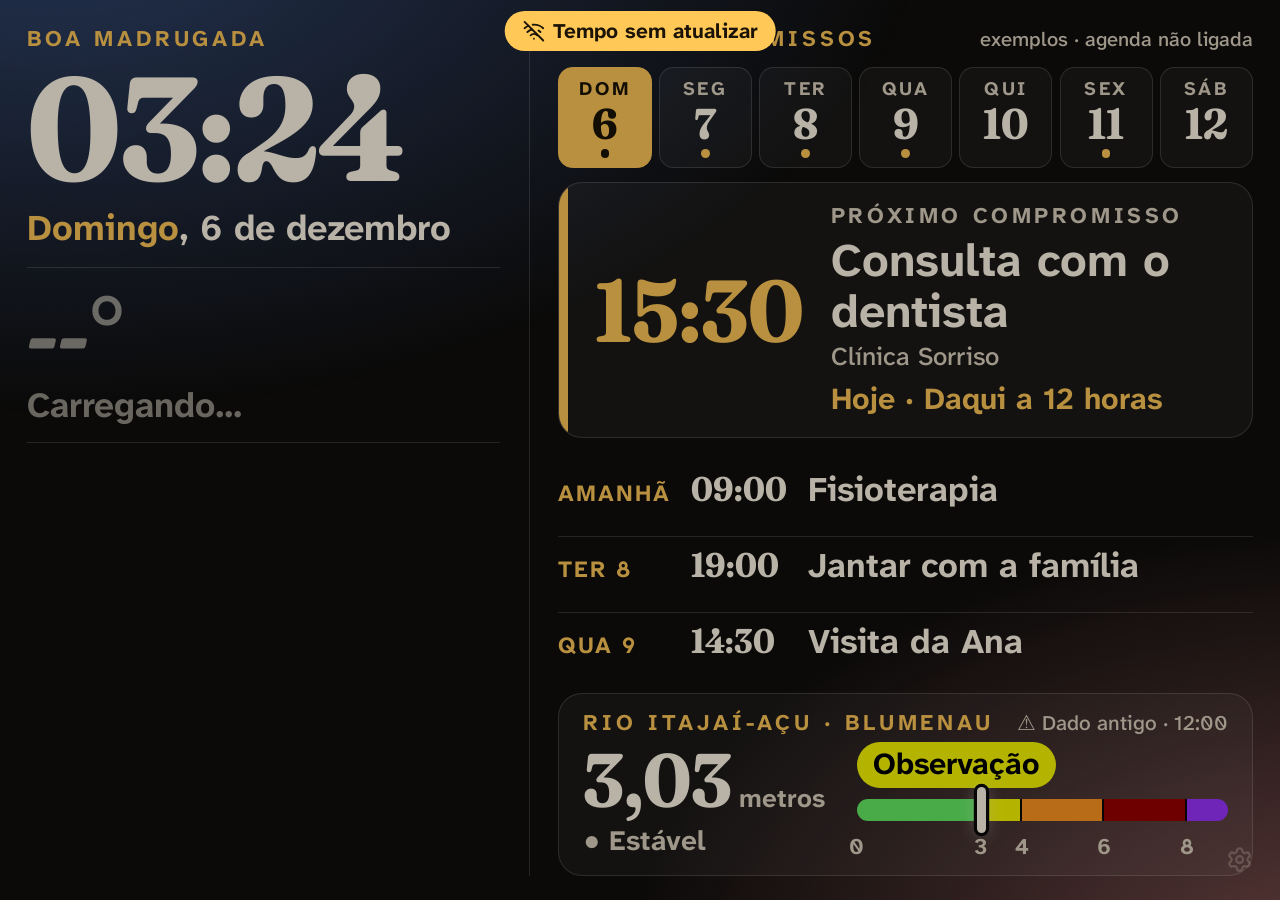
==== public/index.html @ 5770b6d7 "Painel de casa: hora, tempo, agenda e nível do rio Painel em letras grandes e alto contraste para ta" ====
<!doctype html>
<html lang="pt-BR" data-theme="noite" data-font="editorial" data-sky="day">
<head>
<meta charset="utf-8">
<meta name="viewport" content="width=device-width, initial-scale=1, viewport-fit=cover">
<meta name="theme-color" content="#0a0908">
<meta name="mobile-web-app-capable" content="yes">
<meta name="apple-mobile-web-app-capable" content="yes">
<meta name="google" content="notranslate">
<title>Painel</title>
<link rel="manifest" href="manifest.webmanifest">
<link rel="icon" href="assets/icon.svg" type="image/svg+xml">
<link rel="stylesheet" href="css/fonts.css">
<link rel="stylesheet" href="css/themes.css">
<link rel="stylesheet" href="css/app.css">
<link rel="stylesheet" href="css/settings.css">
</head>
<body>
<div id="sky"></div>

<main class="app" id="app" data-side="left">

  <section class="side side-a">
    <header class="hero rise" style="animation-delay:.05s">
      <div class="kicker" id="greet">Bom dia</div>
      <div class="time" id="time">--:--</div>
      <div class="date" id="date"></div>
    </header>

    <div class="rule"></div>
    <section class="wx-now rise" id="wxNow" style="animation-delay:.2s"></section>
    <div id="wxHint" class="rise" style="animation-delay:.28s"></div>

    <div class="rule"></div>
    <section class="wx-more rise" id="wxMore" style="animation-delay:.35s"></section>
  </section>

  <section class="side side-b">
    <div class="head rise" style="animation-delay:.1s">
      <div class="kicker">Meus compromissos</div>
      <div class="note" id="agendaNote"></div>
    </div>
    <div class="week rise" id="week" style="animation-delay:.16s"></div>
    <article class="panel feature rise" id="feature" style="animation-delay:.24s"></article>
    <div class="later rise" id="later" style="animation-delay:.32s"></div>
    <section class="panel river rise" id="river" style="animation-delay:.42s"></section>
  </section>

</main>

<div id="status" hidden></div>

<button id="gear" aria-label="Configurações (segure por 1 segundo)">
  <svg class="ring" viewBox="0 0 80 80"><circle cx="40" cy="40" r="36"/></svg>
  <svg class="ic" viewBox="0 0 24 24" fill="none" stroke="currentColor" stroke-width="2" stroke-linecap="round" stroke-linejoin="round" aria-hidden="true"></svg>
</button>

<div id="rest" hidden>
  <div class="ri"><div class="rt"></div><div class="rd"></div><div class="rn"></div></div>
</div>

<div id="settings" hidden></div>

<script>
  // leitor de agenda (.ics): é um módulo ES, por isso o import()
  window.icalReady = import("./vendor/ical.min.js").then(m => { window.ICAL = m.default; }).catch(e => console.warn("ical:", e));
</script>
<script src="js/ui-icons.js"></script>
<script src="js/core.js"></script>
<script src="js/icons.js"></script>
<script src="js/data.js"></script>
<script src="js/view-main.js"></script>
<script src="js/kiosk.js"></script>
<script src="js/settings.js"></script>
<script>
  // ícone da engrenagem (a mesma da lista de ícones embutidos)
  document.querySelector("#gear svg.ic").innerHTML = (window.UI_ICONS || {}).settings || "";
</script>
<script src="js/main.js"></script>
</body>
</html>
---- public/css/fonts.css ----
/* Fontes empacotadas localmente (funcionam sem internet). Licença OFL — ver README. */
@font-face {
  font-family: "Fraunces";
  src: url("../assets/fonts/fraunces-var.woff2") format("woff2");
  font-weight: 100 900; font-style: normal; font-display: swap;
}
@font-face {
  font-family: "Atkinson Hyperlegible Next";
  src: url("../assets/fonts/atkinson-next-var.woff2") format("woff2");
  font-weight: 200 800; font-style: normal; font-display: swap;
}
@font-face {
  font-family: "Lexend";
  src: url("../assets/fonts/lexend-var.woff2") format("woff2");
  font-weight: 100 900; font-style: normal; font-display: swap;
}
@font-face {
  font-family: "Literata";
  src: url("../assets/fonts/literata-var.woff2") format("woff2");
  font-weight: 200 900; font-style: normal; font-display: swap;
}

/* Combinações de fonte (escolhidas nas configurações) */
:root, [data-font="editorial"] {
  --display: "Fraunces", Georgia, "Times New Roman", serif;
  --display-fvs: "SOFT" 70, "opsz" 144;
  --display-w: 700;
  --text: "Atkinson Hyperlegible Next", "Segoe UI", Roboto, Arial, sans-serif;
}
[data-font="limpo"] {
  --display: "Atkinson Hyperlegible Next", "Segoe UI", Roboto, Arial, sans-serif;
  --display-fvs: normal;
  --display-w: 700;
  --text: "Atkinson Hyperlegible Next", "Segoe UI", Roboto, Arial, sans-serif;
}
[data-font="moderno"] {
  --display: "Lexend", "Segoe UI", Roboto, Arial, sans-serif;
  --display-fvs: normal;
  --display-w: 600;
  --text: "Lexend", "Segoe UI", Roboto, Arial, sans-serif;
}
[data-font="classico"] {
  --display: "Literata", Georgia, "Times New Roman", serif;
  --display-fvs: "opsz" 72;
  --display-w: 700;
  --text: "Atkinson Hyperlegible Next", "Segoe UI", Roboto, Arial, sans-serif;
}
---- public/css/themes.css ----
/* Temas. Todos têm contraste de texto ≥ 7:1 (WCAG AAA) — verificado por script (tools/contrast.js). */

:root, [data-theme="noite"] {
  --bg: #0a0908;
  --text-c: #fff7e8;
  --soft: #dcd2bf;
  --accent: #ffc857;
  --accent-ink: #1a1306;
  --hot: #ffa66e;
  --cold: #92d6ff;
  --glass: rgba(255, 247, 232, .05);
  --rule: rgba(255, 247, 232, .16);
  --shadow: none;
  --tone1: #26364a;
  --tone2: #5e4217;
  --grain: .09;
  --glow: 1;
}
[data-theme="papel"] {
  --bg: #f7f0e3;
  --text-c: #1c1712;
  --soft: #4a4036;
  --accent: #9c3a14;
  --accent-ink: #fff8ee;
  --hot: #a8410d;
  --cold: #0b5a86;
  --glass: rgba(255, 255, 255, .62);
  --rule: rgba(28, 23, 18, .2);
  --shadow: 0 .6rem 2.4rem rgba(60, 40, 10, .12);
  --tone1: #fff3d4;
  --tone2: #efd6a8;
  --grain: .05;
  --glow: 1;
}
[data-theme="contraste"] {
  --bg: #000000;
  --text-c: #ffffff;
  --soft: #f0f0f0;
  --accent: #ffe600;
  --accent-ink: #000000;
  --hot: #ffb347;
  --cold: #66d9ff;
  --glass: #0c0c0c;
  --rule: rgba(255, 255, 255, .5);
  --shadow: none;
  --tone1: #000000;
  --tone2: #000000;
  --grain: 0;
  --glow: 0;
}
[data-theme="oceano"] {
  --bg: #061320;
  --text-c: #eaf7ff;
  --soft: #c3dbe8;
  --accent: #5fe0cf;
  --accent-ink: #03231f;
  --hot: #ffb38a;
  --cold: #8fd0ff;
  --glass: rgba(220, 245, 255, .06);
  --rule: rgba(220, 245, 255, .18);
  --shadow: none;
  --tone1: #0d3a55;
  --tone2: #0b4f4a;
  --grain: .08;
  --glow: 1;
}
[data-theme="floresta"] {
  --bg: #07120d;
  --text-c: #f3f7ea;
  --soft: #cddcc4;
  --accent: #f2c14e;
  --accent-ink: #1d1503;
  --hot: #ffae7a;
  --cold: #9fdcff;
  --glass: rgba(235, 250, 225, .055);
  --rule: rgba(235, 250, 225, .17);
  --shadow: none;
  --tone1: #123a2a;
  --tone2: #4a3a12;
  --grain: .08;
  --glow: 1;
}

/* Cor da luz do céu conforme a hora do dia (mistura com o tom do tema) */
[data-sky="dawn"]  { --sky1: #c9835a; --sky2: #e6a36a; }
[data-sky="day"]   { --sky1: #4f7fb0; --sky2: #c9a24a; }
[data-sky="dusk"]  { --sky1: #a2476a; --sky2: #d9683c; }
[data-sky="night"] { --sky1: #1d2b5a; --sky2: #4a2468; }

:root { --g1: var(--tone1); --g2: var(--tone2); }
@supports (color: color-mix(in srgb, red, blue)) {
  :root {
    --g1: color-mix(in srgb, var(--tone1) 62%, var(--sky1, var(--tone1)));
    --g2: color-mix(in srgb, var(--tone2) 62%, var(--sky2, var(--tone2)));
  }
}

/* Tema claro: a luz do céu fica só um leve tom quente (sem azul-noite no papel) */
[data-theme="papel"][data-sky] { --sky1: var(--tone1); --sky2: var(--tone2); }
[data-theme="contraste"][data-sky] { --sky1: #000; --sky2: #000; }
---- public/css/app.css ----
/* ===== Base =====
   1rem = 1% da altura da tela (ou 0,625% da largura, se a tela for mais "quadrada").
   Assim o painel inteiro escala sozinho em qualquer tablet. */
html { font-size: min(1vh, .625vw); --ts: 1; }
* { box-sizing: border-box; margin: 0; padding: 0; }
html, body { height: 100%; overflow: hidden; }
body {
  color: var(--text-c); font-family: var(--text); font-weight: 700;
  background: var(--bg);
  -webkit-user-select: none; user-select: none; -webkit-tap-highlight-color: transparent;
  --t: calc(1rem * var(--ts));
  --t2: calc(1rem * (1 + (var(--ts) - 1) * .4));   /* números grandes crescem menos que os textos */
}
[hidden] { display: none !important; }
button { font: inherit; color: inherit; background: none; border: 0; cursor: pointer; }
img { display: block; }

/* céu + textura */
#sky {
  position: fixed; inset: 0; z-index: 0;
  background:
    radial-gradient(110% 90% at 4% -10%, var(--g1), transparent 62%),
    radial-gradient(90% 80% at 104% 108%, var(--g2), transparent 62%);
  opacity: var(--glow);
  transition: opacity 1.2s;
}
body::before {
  content: ""; position: fixed; inset: 0; pointer-events: none; z-index: 1;
  opacity: var(--grain); mix-blend-mode: overlay;
  background-image: url("data:image/svg+xml;utf8,<svg xmlns='http://www.w3.org/2000/svg' width='220' height='220'><filter id='n'><feTurbulence type='fractalNoise' baseFrequency='.85' numOctaves='2' stitchTiles='stitch'/><feColorMatrix values='0 0 0 0 1  0 0 0 0 1  0 0 0 0 1  0 0 0 .9 0'/></filter><rect width='100%' height='100%' filter='url(%23n)'/></svg>");
}

/* ===== Estrutura ===== */
.app {
  position: relative; z-index: 2; height: 100%;
  display: grid; grid-template-columns: 41fr 59fr; grid-template-rows: minmax(0, 1fr);
  padding: 3rem 3.4rem;
  transition: filter 1s;
}
[data-night="1"] .app { filter: brightness(var(--night-dim, .72)); }
.side { display: flex; flex-direction: column; min-height: 0; min-width: 0; }
.side-a { padding-right: 3.6rem; border-right: 1px solid var(--rule); }
.side-b { padding-left: 3.6rem; gap: 1.8rem; }
.app[data-side="right"] { grid-template-columns: 59fr 41fr; }
.app[data-side="right"] .side-a { order: 2; padding-right: 0; border-right: 0; padding-left: 3.6rem; border-left: 1px solid var(--rule); }
.app[data-side="right"] .side-b { order: 1; padding-left: 0; padding-right: 3.6rem; }

.rule { height: 1px; background: var(--rule); margin: 2.2rem 0; flex: none; }
.kicker { font-size: calc(2.8 * var(--t)); letter-spacing: .17em; text-transform: uppercase; color: var(--accent); }
.display { font-family: var(--display); font-variation-settings: var(--display-fvs); font-weight: var(--display-w); }
.mx { color: var(--hot); } .mn { color: var(--cold); }

.panel {
  background: var(--glass); border: 1px solid var(--rule); border-radius: 3rem; padding: 2.2rem 3rem;
  -webkit-backdrop-filter: blur(6px); backdrop-filter: blur(6px); box-shadow: var(--shadow);
}

/* ===== Hora ===== */
.hero { flex: none; }
.time {
  font-family: var(--display); font-variation-settings: var(--display-fvs); font-weight: var(--display-w);
  font-size: 18.5rem; line-height: .95; letter-spacing: -.01em; margin-top: .6rem;
  font-variant-numeric: lining-nums tabular-nums; white-space: nowrap;
}
.time .sec { font-size: .32em; color: var(--soft); margin-left: .2em; letter-spacing: 0; }
.time .ampm { font-size: .26em; color: var(--soft); margin-left: .2em; letter-spacing: 0; font-family: var(--text); }
.date { font-size: calc(4.5 * var(--t)); margin-top: 1.2rem; line-height: 1.15; }
.date b { color: var(--accent); font-weight: inherit; }

/* ===== Tempo ===== */
.wx-now { display: flex; align-items: center; gap: 2.4rem; flex: none; }
.wi { width: 100%; height: 100%; object-fit: contain; }
.wx-now .wx-ico { width: 19rem; height: 19rem; flex: none; margin: -2.4rem 0 -2.4rem -2.2rem; }
.wx-now .temp { font-family: var(--display); font-variation-settings: var(--display-fvs); font-weight: var(--display-w); font-size: calc(13 * var(--t2)); line-height: .9; }
.wx-now .desc { font-size: calc(4.4 * var(--t)); margin-top: .8rem; line-height: 1.1; }
.wx-now .range { font-size: calc(3.4 * var(--t)); margin-top: .6rem; color: var(--soft); }
.wx-now .feels { font-size: calc(3 * var(--t)); color: var(--soft); font-weight: 500; margin-top: .3rem; }

.hint {
  display: flex; align-items: center; gap: 1.6rem; margin-top: 1.6rem;
  padding: 1.1rem 2rem 1.1rem 1.2rem; border-radius: 10rem; background: var(--glass); border: 1px solid var(--rule);
  font-size: calc(3.5 * var(--t)); line-height: 1.15; font-weight: 600; box-shadow: var(--shadow);
}
.hint .hi { width: 7.4rem; height: 7.4rem; flex: none; margin: -1.4rem -.6rem -1.4rem -.8rem; }

.wx-more { flex: 1; min-height: 0; display: flex; flex-direction: column; justify-content: space-around; overflow: hidden; }
.day { display: grid; grid-template-columns: 1fr auto auto; align-items: center; gap: 2.4rem; }
.day .who { font-size: calc(4.3 * var(--t)); text-transform: capitalize; }
.day .who small { display: block; font-size: .72em; color: var(--soft); font-weight: 500; text-transform: none; }
.day .di { width: 11.5rem; height: 11.5rem; margin: -2.2rem -1rem -2.2rem 0; }
.day .mm { font-size: calc(3.5 * var(--t)); line-height: 1.22; white-space: nowrap; }

.periods { display: grid; grid-template-columns: repeat(3, 1fr); gap: 1.4rem; }
.period { text-align: center; padding: 1.2rem .6rem 1.4rem; border-radius: 2.2rem; border: 1px solid transparent; }
.period.now { background: var(--glass); border-color: var(--rule); box-shadow: var(--shadow); }
.period.past { opacity: .5; }
.period .pl { font-size: calc(3 * var(--t)); letter-spacing: .12em; text-transform: uppercase; color: var(--accent); }
.period .pi { width: 11rem; height: 11rem; margin: -1.2rem auto -1.4rem; }
.period .pt { font-family: var(--display); font-variation-settings: var(--display-fvs); font-weight: var(--display-w); font-size: calc(6 * var(--t2)); line-height: 1; }
.period .pr { font-size: calc(2.7 * var(--t)); color: var(--cold); font-weight: 600; margin-top: .4rem; min-height: 1.2em; }

/* ===== Agenda ===== */
.head { display: flex; justify-content: space-between; align-items: baseline; flex: none; }
.note { font-size: calc(2.5 * var(--t)); color: var(--soft); font-weight: 500; }

.week { display: grid; grid-template-columns: repeat(7, 1fr); gap: .9rem; flex: none; }
.wd { text-align: center; padding: .9rem 0 1.1rem; border-radius: 1.8rem; border: 1px solid var(--rule); background: var(--glass); }
.wd .n { font-size: calc(2.4 * var(--t)); letter-spacing: .14em; text-transform: uppercase; color: var(--soft); font-weight: 700; }
.wd .d { font-family: var(--display); font-variation-settings: var(--display-fvs); font-weight: var(--display-w); font-size: calc(5.4 * var(--t2)); line-height: 1.05; }
.wd .dots { display: flex; gap: .5rem; justify-content: center; min-height: 1.1rem; margin-top: .4rem; }
.wd .dots i { width: 1.1rem; height: 1.1rem; border-radius: 50%; background: var(--accent); }
.wd.today { background: var(--accent); border-color: var(--accent); color: var(--accent-ink); }
.wd.today .n { color: var(--accent-ink); }
.wd.today .dots i { background: var(--accent-ink); }

.feature { position: relative; display: grid; grid-template-columns: auto 1fr; gap: 3.4rem; align-items: center; padding-left: 4.4rem; overflow: hidden; flex: none; }
.feature::before { content: ""; position: absolute; left: 0; top: 0; bottom: 0; width: 1.1rem; background: var(--accent); }
.feature .ft { font-family: var(--display); font-variation-settings: var(--display-fvs); font-weight: var(--display-w); font-size: calc(11 * var(--t2)); line-height: 1; color: var(--accent); font-variant-numeric: lining-nums tabular-nums; white-space: nowrap; }
.feature .ft.allday { font-size: calc(6 * var(--t2)); line-height: 1.05; }
.feature .fl { font-size: calc(2.8 * var(--t)); letter-spacing: .16em; text-transform: uppercase; color: var(--soft); }
.feature .fn { font-size: calc(5.8 * var(--t)); line-height: 1.1; margin-top: .6rem; overflow-wrap: anywhere; }
.feature .floc { font-size: calc(3.2 * var(--t)); color: var(--soft); font-weight: 500; margin-top: .4rem; }
.feature .fs { font-size: calc(3.8 * var(--t)); color: var(--accent); margin-top: .8rem; }
.feature.now-on { box-shadow: 0 0 0 .4rem var(--accent); }
.feature .empty { grid-column: 1 / -1; font-size: calc(5 * var(--t)); line-height: 1.2; }
.feature .empty small { display: block; font-size: .6em; color: var(--soft); font-weight: 500; margin-top: .8rem; }

.later { display: flex; flex-direction: column; flex: 1; min-height: 0; overflow: hidden; justify-content: space-around; }
.row { display: grid; grid-template-columns: 15rem 13rem 1fr; align-items: baseline; gap: 1.6rem; padding: .95rem 0; border-top: 1px solid var(--rule); font-size: calc(4.3 * var(--t)); line-height: 1.15; flex: none; }
.row:first-child { border-top: 0; }
.row .d { font-size: calc(2.9 * var(--t)); letter-spacing: .08em; text-transform: uppercase; color: var(--accent); white-space: nowrap; }
.row .t { font-family: var(--display); font-variation-settings: var(--display-fvs); font-weight: var(--display-w); font-variant-numeric: lining-nums tabular-nums; }
.row .n { overflow: hidden; text-overflow: ellipsis; white-space: nowrap; }
.row .n .bell { display: inline-block; width: .9em; height: .9em; vertical-align: -.1em; margin-right: .35em; color: var(--accent); }

/* ===== Rio ===== */
.river { flex: none; padding: 1.8rem 3rem 2rem; }
.river .rh { display: flex; justify-content: space-between; align-items: baseline; }
.river .stamp { font-size: calc(2.6 * var(--t)); color: var(--soft); font-weight: 500; }
.river .rb { display: grid; grid-template-columns: auto 1fr; gap: 4rem; align-items: center; margin-top: .6rem; }
.river .rv { font-family: var(--display); font-variation-settings: var(--display-fvs); font-weight: var(--display-w); font-size: calc(9.5 * var(--t2)); line-height: 1; white-space: nowrap; font-variant-numeric: lining-nums; }
.river .rv small { font-family: var(--text); font-size: .34em; font-weight: 700; margin-left: .8rem; color: var(--soft); }
.river .tr { font-size: calc(3.5 * var(--t)); margin-top: .5rem; }
.badge { display: inline-block; font-size: calc(3.8 * var(--t)); padding: .7rem 2rem; border-radius: 10rem; margin-bottom: 1.4rem; line-height: 1.15; }
.gauge { position: relative; height: 2.8rem; }
.zones { display: flex; height: 100%; border-radius: 10rem; overflow: hidden; }
.zones i { display: block; height: 100%; border-right: 2px solid var(--bg); }
.zones i:last-child { border-right: 0; }
.mark { position: absolute; top: -1.5rem; width: 1.1rem; height: 5.8rem; margin-left: -.55rem; background: var(--text-c); border-radius: 1rem; box-shadow: 0 0 0 .4rem var(--bg), 0 0 2rem rgba(255, 255, 255, .5); transition: left 1.2s cubic-bezier(.2,.7,.2,1); }
.ticks { position: relative; height: 3.4rem; margin-top: 1.3rem; }
.ticks span { position: absolute; transform: translateX(-50%); font-size: calc(2.8 * var(--t)); color: var(--soft); font-weight: 700; }
.river.alert { box-shadow: 0 0 0 .5rem var(--accent); }

/* ===== Aviso de conexão ===== */
#status {
  position: fixed; z-index: 6; top: 1.4rem; left: 50%; transform: translateX(-50%);
  padding: .8rem 2.2rem; border-radius: 10rem; background: var(--accent); color: var(--accent-ink);
  font-size: calc(2.6 * var(--t)); font-weight: 700; display: flex; align-items: center; gap: 1rem;
}
#status svg { width: 2.8rem; height: 2.8rem; }

/* ===== Botão de configurações (segure 1 segundo) ===== */
#gear {
  position: fixed; z-index: 7; right: 1rem; bottom: 1rem; width: 8rem; height: 8rem; border-radius: 50%;
  display: grid; place-items: center; color: var(--soft); opacity: .22; transition: opacity .3s;
  touch-action: none;
}
#gear:hover, #gear.holding { opacity: .95; }
#gear svg.ic { width: 3.4rem; height: 3.4rem; }
#gear svg.ring { position: absolute; inset: 0; width: 100%; height: 100%; transform: rotate(-90deg); }
#gear svg.ring circle { fill: none; stroke: var(--accent); stroke-width: 4; stroke-linecap: round; stroke-dasharray: 226; stroke-dashoffset: 226; }
#gear.holding svg.ring circle { stroke-dashoffset: 0; transition: stroke-dashoffset 1.1s linear; }

/* ===== Modo descanso ===== */
#rest {
  position: fixed; inset: 0; z-index: 20; background: var(--bg);
  display: grid; place-items: center; text-align: center; opacity: 0; transition: opacity 1s;
  cursor: pointer;
}
#rest.on { opacity: 1; }
#rest .ri { filter: brightness(var(--rest-dim, .4)); transition: transform 2s; }
#rest .rt { font-family: var(--display); font-variation-settings: var(--display-fvs); font-weight: var(--display-w); font-size: 34rem; line-height: .95; font-variant-numeric: lining-nums tabular-nums; }
#rest .rd { font-size: calc(5.4 * var(--t)); margin-top: 1rem; }
#rest .rn { font-size: calc(4.2 * var(--t)); margin-top: 4rem; color: var(--accent); }
#rest .rn:empty { display: none; }

/* ===== Entrada suave (uma vez) ===== */
@keyframes rise { from { opacity: 0; transform: translateY(1.6rem); } to { opacity: 1; transform: none; } }
.rise { opacity: 0; animation: rise .9s cubic-bezier(.2,.7,.2,1) forwards; }
[data-motion="0"] .rise { animation: none; opacity: 1; }
@media (prefers-reduced-motion: reduce) { .rise { animation: none; opacity: 1; } }

/* ===== Dados ainda carregando ===== */
.skel { opacity: .55; }

/* ===== Tema claro: ícones do tempo sobre um "azulejo" para não sumirem no fundo creme ===== */
[data-theme="papel"] .wx-ico,
[data-theme="papel"] .day .di,
[data-theme="papel"] .period .pi,
[data-theme="papel"] .hint .hi {
  background: linear-gradient(160deg, #7a98ba, #4a6985);
  border-radius: 28%;
  box-shadow: 0 .5rem 1.6rem rgba(40, 60, 90, .28);
}
[data-theme="papel"] .wx-now .wx-ico { margin: 0 .4rem 0 0; width: 15rem; height: 15rem; padding: .2rem; }
[data-theme="papel"] .day .di { width: 8rem; height: 8rem; padding: .1rem; margin: 0; }
[data-theme="papel"] .period .pi { padding: .1rem; margin: .4rem auto .6rem; }
[data-theme="papel"] .hint .hi { width: 5.2rem; height: 5.2rem; padding: .2rem; margin: -.2rem 0; }

/* itens escondidos por falta de espaço (ver fitSides em view-main.js) */
.squeezed { display: none !important; }
.head .kicker { white-space: nowrap; }

/* letras no tamanho máximo: horário em cima, título embaixo (aproveita melhor a largura) */
[data-big="1"] .feature { grid-template-columns: 1fr; gap: .6rem; padding-left: 4rem; }
[data-big="1"] .feature .ft { font-size: calc(9 * var(--t2)); }
[data-big="1"] .note { display: none; }
[data-motion="0"] #rest, [data-motion="0"] #rest .ri, [data-motion="0"] #sky, [data-motion="0"] .app { transition: none; }

/* modo leve: sem desfoque, textura e brilho animado (tablets antigos) */
[data-lite="1"] .panel, [data-lite="1"] #settings .scrim { -webkit-backdrop-filter: none; backdrop-filter: none; }
[data-lite="1"] body::before { display: none; }
[data-lite="1"] .app, [data-lite="1"] #sky { transition: none; }
---- public/css/settings.css ----
/* ===== Configurações (painel lateral) — fonte própria, não depende do "Tamanho do texto" ===== */
#settings {
  position: fixed; inset: 0; z-index: 30; font-size: clamp(16px, 2.35vh, 26px); font-weight: 500;
  font-family: var(--text); color: var(--text-c); display: flex; justify-content: flex-end;
}
#settings .scrim { position: absolute; inset: 0; background: rgba(0, 0, 0, .38); -webkit-backdrop-filter: blur(3px); backdrop-filter: blur(3px); opacity: 0; transition: opacity .35s; }
#settings .sheet {
  position: relative; width: min(64vw, 1040px); min-width: 560px; height: 100%; background: var(--bg);
  border-left: 1px solid var(--rule); display: flex; flex-direction: column;
  transform: translateX(100%); transition: transform .4s cubic-bezier(.2,.7,.2,1);
  box-shadow: -2em 0 4em rgba(0, 0, 0, .35);
}
#settings.on .scrim { opacity: 1; }
#settings.on .sheet { transform: none; }
[data-motion="0"] #settings .sheet, [data-motion="0"] #settings .scrim { transition: none; }

.sh-head { display: flex; align-items: center; justify-content: space-between; gap: 1em; padding: 1em 1.4em; border-bottom: 1px solid var(--rule); }
.sh-head h2 { font-family: var(--display); font-variation-settings: var(--display-fvs); font-weight: var(--display-w); font-size: 1.7em; }
.sh-head .sub { color: var(--soft); font-size: .8em; margin-top: .1em; }
.sh-body { flex: 1; min-height: 0; display: grid; grid-template-columns: 15.5em 1fr; }
.sh-nav { border-right: 1px solid var(--rule); padding: .8em .6em; display: flex; flex-direction: column; gap: .25em; overflow-y: auto; }
.sh-nav button { display: flex; align-items: center; gap: .7em; padding: .75em .9em; border-radius: .8em; text-align: left; color: var(--soft); font-weight: 700; min-height: 3em; }
.sh-nav button svg { width: 1.35em; height: 1.35em; flex: none; }
.sh-nav button.on { background: var(--accent); color: var(--accent-ink); }
.sh-main { overflow-y: auto; padding: 1.2em 1.6em 3em; -webkit-overflow-scrolling: touch; }

.sec { margin-bottom: 2em; }
.sec > h3 { font-size: .82em; letter-spacing: .16em; text-transform: uppercase; color: var(--accent); margin-bottom: .7em; font-weight: 700; }
.row2 { display: flex; align-items: center; justify-content: space-between; gap: 1.2em; padding: .85em 0; border-bottom: 1px solid var(--rule); }
.row2:last-child { border-bottom: 0; }
.row2 .lab { flex: 1; min-width: 0; font-weight: 700; }
.row2 .lab small { display: block; color: var(--soft); font-weight: 500; font-size: .84em; margin-top: .15em; line-height: 1.35; }
.row2.col { flex-direction: column; align-items: stretch; }
.row2.col > .lab { flex: none; }

.seg { display: inline-flex; border: 1px solid var(--rule); border-radius: .9em; overflow: hidden; flex-wrap: wrap; }
.seg button { padding: .7em 1.1em; min-height: 2.9em; min-width: 3em; font-weight: 700; color: var(--soft); border-right: 1px solid var(--rule); }
.seg button:last-child { border-right: 0; }
.seg button.on { background: var(--accent); color: var(--accent-ink); }

.switch { position: relative; width: 4.2em; height: 2.4em; flex: none; border-radius: 3em; background: var(--rule); transition: background .2s; }
.switch i { position: absolute; top: .25em; left: .25em; width: 1.9em; height: 1.9em; border-radius: 50%; background: var(--text-c); transition: transform .2s; }
.switch.on { background: var(--accent); }
.switch.on i { transform: translateX(1.8em); background: var(--accent-ink); }

.in, .sel, textarea.in {
  width: 100%; padding: .7em .9em; min-height: 2.9em; border-radius: .8em; border: 1.5px solid var(--rule);
  background: var(--glass); color: var(--text-c); font: inherit; font-weight: 600; -webkit-user-select: text; user-select: text; outline: none;
}
.in:focus, .sel:focus, textarea.in:focus { border-color: var(--accent); }
textarea.in { resize: vertical; font-size: .85em; line-height: 1.35; word-break: break-all; }
input[type="time"].in { width: auto; }
.sel { width: auto; }
input[type="range"] { width: 100%; accent-color: var(--accent); height: 2.2em; }

.btn { display: inline-flex; align-items: center; justify-content: center; gap: .55em; padding: .7em 1.3em; min-height: 2.9em; border-radius: .9em; border: 1.5px solid var(--rule); font-weight: 700; background: var(--glass); }
.btn svg { width: 1.2em; height: 1.2em; }
.btn.primary { background: var(--accent); color: var(--accent-ink); border-color: var(--accent); }
.btn.danger { color: var(--hot); border-color: var(--hot); }
.btn.big { font-size: 1.05em; padding: .8em 1.6em; }
.btns { display: flex; gap: .7em; flex-wrap: wrap; margin-top: .8em; }

.cards { display: grid; grid-template-columns: repeat(auto-fill, minmax(11em, 1fr)); gap: .8em; }
.card2 { text-align: left; padding: .8em; border-radius: 1em; border: 2px solid var(--rule); background: var(--glass); display: flex; flex-direction: column; gap: .5em; }
.card2.on { border-color: var(--accent); box-shadow: 0 0 0 .15em var(--accent); }
.card2 .nm { font-weight: 700; } .card2 .ds { color: var(--soft); font-size: .8em; font-weight: 500; line-height: 1.3; }
.sw { height: 4.2em; border-radius: .7em; padding: .6em .7em; display: flex; align-items: flex-end; justify-content: space-between; background: var(--bg); color: var(--text-c); border: 1px solid var(--rule); }
.sw b { font-family: var(--display); font-variation-settings: var(--display-fvs); font-weight: var(--display-w); font-size: 1.6em; line-height: 1; }
.sw i { width: 1.1em; height: 1.1em; border-radius: 50%; background: var(--accent); display: block; }
.sw u { text-decoration: none; font-size: .8em; color: var(--soft); }
.spec { padding: .5em .7em; border-radius: .7em; background: var(--glass); border: 1px solid var(--rule); font-family: var(--text); }
.spec b { font-family: var(--display); font-variation-settings: var(--display-fvs); font-weight: var(--display-w); font-size: 2em; line-height: 1.1; display: block; }
.spec span { font-size: .95em; }

.help { color: var(--soft); font-size: .88em; line-height: 1.5; font-weight: 500; }
.help b { color: var(--text-c); }
details.guide { margin-top: .8em; border: 1px solid var(--rule); border-radius: .9em; padding: .2em 1em; background: var(--glass); }
details.guide summary { cursor: pointer; padding: .7em 0; font-weight: 700; color: var(--accent); list-style: none; }
details.guide summary::-webkit-details-marker { display: none; }
details.guide ol { padding-left: 1.3em; margin: .3em 0 .9em; } details.guide li { margin: .45em 0; line-height: 1.45; color: var(--soft); font-weight: 500; }
details.guide li b { color: var(--text-c); }
.callout { padding: .85em 1.1em; border-radius: .9em; border: 1.5px solid var(--rule); background: var(--glass); line-height: 1.45; font-weight: 500; }
.callout.ok { border-color: var(--accent); } .callout.bad { border-color: var(--hot); }
.callout b { font-weight: 700; }
.chips { display: flex; gap: .4em; flex-wrap: wrap; }
.chip { min-width: 2.6em; min-height: 2.6em; padding: 0 .6em; border-radius: .7em; border: 1.5px solid var(--rule); font-weight: 700; color: var(--soft); }
.chip.on { background: var(--accent); color: var(--accent-ink); border-color: var(--accent); }
.rem { border: 1px solid var(--rule); border-radius: 1em; padding: .9em; margin-bottom: .8em; background: var(--glass); display: grid; gap: .7em; }
.rem .top { display: grid; grid-template-columns: auto 1fr auto; gap: .6em; align-items: center; }
.results .it { display: flex; justify-content: space-between; gap: 1em; width: 100%; text-align: left; padding: .8em 1em; border-radius: .8em; border: 1px solid var(--rule); margin-top: .5em; background: var(--glass); min-height: 3em; }
.results .it small { color: var(--soft); font-weight: 500; }
.kv { display: grid; grid-template-columns: auto 1fr; gap: .3em 1.2em; font-size: .9em; } .kv dt { color: var(--soft); } .kv dd { font-weight: 700; }
.fld { display: flex; gap: .6em; }

#toast { position: fixed; z-index: 40; left: 50%; bottom: 3em; transform: translateX(-50%); padding: .8em 1.6em; border-radius: 3em; background: var(--accent); color: var(--accent-ink); font-weight: 700; font-family: var(--text); font-size: clamp(16px, 2.3vh, 24px); box-shadow: 0 .5em 2em rgba(0,0,0,.4); }

/* celular / tela estreita: painel ocupa tudo e o menu vira uma faixa no topo */
@media (max-width: 820px), (max-aspect-ratio: 1/1) {
  #settings .sheet { width: 100vw; min-width: 0; }
  .sh-body { grid-template-columns: 1fr; grid-template-rows: auto 1fr; }
  .sh-nav { flex-direction: row; overflow-x: auto; overflow-y: hidden; border-right: 0; border-bottom: 1px solid var(--rule); padding: .5em; gap: .3em; }
  .sh-nav button { flex: none; padding: .6em .9em; }
  .sh-main { padding: 1em 1em 3em; }
}
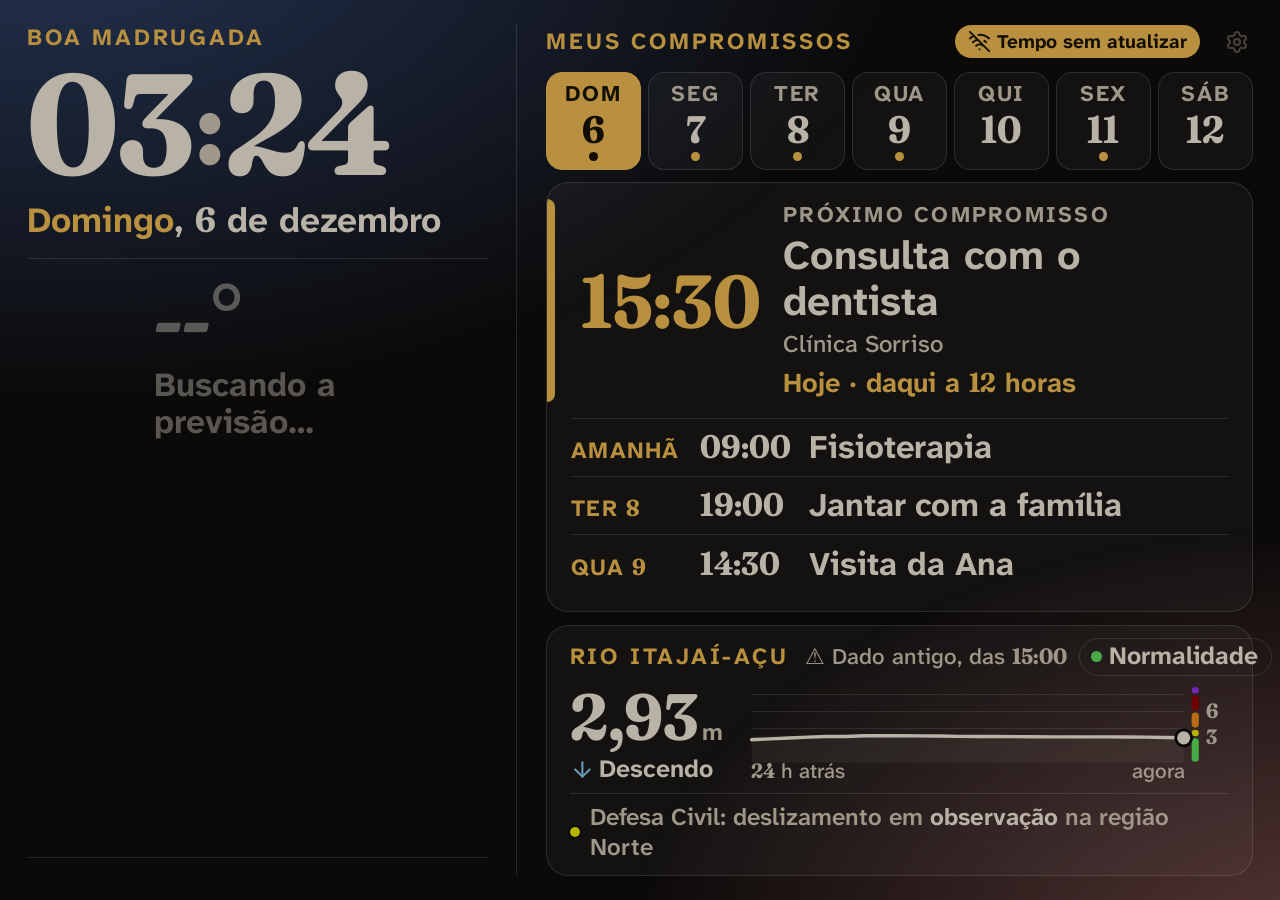
==== commit 96031ace: "Painel v2: composição sem vazios, previsão por períodos, rio com gráfico e avisos da Defesa Civil - " ====
--- a/public/index.html
+++ b/public/index.html
@@ -10,6 +10,8 @@
 <title>Painel</title>
 <link rel="manifest" href="manifest.webmanifest">
 <link rel="icon" href="assets/icon.svg" type="image/svg+xml">
+<link rel="preload" href="assets/fonts/fraunces-var.woff2" as="font" type="font/woff2" crossorigin>
+<link rel="preload" href="assets/fonts/atkinson-next-var.woff2" as="font" type="font/woff2" crossorigin>
 <link rel="stylesheet" href="css/fonts.css">
 <link rel="stylesheet" href="css/themes.css">
 <link rel="stylesheet" href="css/app.css">
@@ -20,43 +22,45 @@
 
 <main class="app" id="app" data-side="left">
 
-  <section class="side side-a">
-    <header class="hero rise" style="animation-delay:.05s">
+  <!-- AGORA: hora, dia, tempo -->
+  <section class="side side-a" id="sideA">
+    <header class="hero rise" style="--d:.05s">
       <div class="kicker" id="greet">Bom dia</div>
-      <div class="time" id="time">--:--</div>
+      <div class="time" id="time" aria-live="off">--:--</div>
       <div class="date" id="date"></div>
+      <div class="holiday" id="todayHoliday" hidden></div>
     </header>
 
     <div class="rule"></div>
-    <section class="wx-now rise" id="wxNow" style="animation-delay:.2s"></section>
-    <div id="wxHint" class="rise" style="animation-delay:.28s"></div>
+    <section class="now rise" id="wxNow" style="--d:.15s"></section>
+    <div class="hint-slot rise" id="wxHint" style="--d:.22s"></div>
 
-    <div class="rule"></div>
-    <section class="wx-more rise" id="wxMore" style="animation-delay:.35s"></section>
+    <div class="rule" id="aheadRule"></div>
+    <section class="ahead rise" id="wxAhead" style="--d:.3s"></section>
   </section>
 
-  <section class="side side-b">
-    <div class="head rise" style="animation-delay:.1s">
+  <!-- AGENDA, SEMANA E SEGURANÇA -->
+  <section class="side side-b" id="sideB">
+    <header class="bar rise" style="--d:.08s">
       <div class="kicker">Meus compromissos</div>
-      <div class="note" id="agendaNote"></div>
-    </div>
-    <div class="week rise" id="week" style="animation-delay:.16s"></div>
-    <article class="panel feature rise" id="feature" style="animation-delay:.24s"></article>
-    <div class="later rise" id="later" style="animation-delay:.32s"></div>
-    <section class="panel river rise" id="river" style="animation-delay:.42s"></section>
+      <div class="bar-end">
+        <div class="status" id="status" hidden></div>
+        <div class="note" id="agendaNote"></div>
+        <button id="gear" aria-label="Configurações (segure por 1 segundo)">
+          <svg class="ring" viewBox="0 0 80 80" aria-hidden="true"><circle cx="40" cy="40" r="36"/></svg>
+          <svg class="ic" viewBox="0 0 24 24" fill="none" stroke="currentColor" stroke-width="2" stroke-linecap="round" stroke-linejoin="round" aria-hidden="true"></svg>
+        </button>
+      </div>
+    </header>
+    <nav class="week rise" id="week" style="--d:.14s" aria-label="Semana"></nav>
+    <section class="panel agenda rise" id="agenda" style="--d:.2s"></section>
+    <section class="panel safety rise" id="safety" style="--d:.28s"></section>
   </section>
 
 </main>
 
-<div id="status" hidden></div>
-
-<button id="gear" aria-label="Configurações (segure por 1 segundo)">
-  <svg class="ring" viewBox="0 0 80 80"><circle cx="40" cy="40" r="36"/></svg>
-  <svg class="ic" viewBox="0 0 24 24" fill="none" stroke="currentColor" stroke-width="2" stroke-linecap="round" stroke-linejoin="round" aria-hidden="true"></svg>
-</button>
-
 <div id="rest" hidden>
-  <div class="ri"><div class="rt"></div><div class="rd"></div><div class="rn"></div></div>
+  <div class="ri"><div class="ra" id="restAlert"></div><div class="rt"></div><div class="rd"></div><div class="rn"></div></div>
 </div>
 
 <div id="settings" hidden></div>
@@ -73,7 +77,6 @@
 <script src="js/kiosk.js"></script>
 <script src="js/settings.js"></script>
 <script>
-  // ícone da engrenagem (a mesma da lista de ícones embutidos)
   document.querySelector("#gear svg.ic").innerHTML = (window.UI_ICONS || {}).settings || "";
 </script>
 <script src="js/main.js"></script>
--- a/public/css/app.css
+++ b/public/css/app.css
@@ -1,28 +1,36 @@
-/* ===== Base =====
-   1rem = 1% da altura da tela (ou 0,625% da largura, se a tela for mais "quadrada").
-   Assim o painel inteiro escala sozinho em qualquer tablet. */
+/* =========================================================================
+   Painel — estilos da tela principal
+   Unidades: 1rem = 1% da altura da tela (ou 0,625% da largura em telas mais "quadradas"),
+   então o painel inteiro escala sozinho em qualquer tablet.
+   Textos usam --t (crescem com "Tamanho das letras"); números grandes usam --t2 (crescem menos).
+   ========================================================================= */
 html { font-size: min(1vh, .625vw); --ts: 1; }
 * { box-sizing: border-box; margin: 0; padding: 0; }
 html, body { height: 100%; overflow: hidden; }
 body {
-  color: var(--text-c); font-family: var(--text); font-weight: 700;
-  background: var(--bg);
+  color: var(--text-c); font-family: var(--text); font-weight: 700; background: var(--bg);
   -webkit-user-select: none; user-select: none; -webkit-tap-highlight-color: transparent;
+  -webkit-font-smoothing: antialiased; text-rendering: optimizeLegibility;
   --t: calc(1rem * var(--ts));
-  --t2: calc(1rem * (1 + (var(--ts) - 1) * .4));   /* números grandes crescem menos que os textos */
+  --t2: calc(1rem * (1 + (var(--ts) - 1) * .4));
 }
 [hidden] { display: none !important; }
 button { font: inherit; color: inherit; background: none; border: 0; cursor: pointer; }
 img { display: block; }
-
-/* céu + textura */
+svg.ic { display: inline-block; flex: none; }
+
+/* Todos os números usam a fonte de números (a de texto desenha o zero cortado) */
+.num, .disp {
+  font-family: var(--display); font-variation-settings: var(--display-fvs); font-weight: var(--display-w);
+  font-variant-numeric: lining-nums proportional-nums; letter-spacing: 0;
+}
+
+/* ---------- céu e textura ---------- */
 #sky {
-  position: fixed; inset: 0; z-index: 0;
+  position: fixed; inset: 0; z-index: 0; opacity: var(--glow); transition: opacity 1.2s;
   background:
     radial-gradient(110% 90% at 4% -10%, var(--g1), transparent 62%),
     radial-gradient(90% 80% at 104% 108%, var(--g2), transparent 62%);
-  opacity: var(--glow);
-  transition: opacity 1.2s;
 }
 body::before {
   content: ""; position: fixed; inset: 0; pointer-events: none; z-index: 1;
@@ -30,194 +38,274 @@
   background-image: url("data:image/svg+xml;utf8,<svg xmlns='http://www.w3.org/2000/svg' width='220' height='220'><filter id='n'><feTurbulence type='fractalNoise' baseFrequency='.85' numOctaves='2' stitchTiles='stitch'/><feColorMatrix values='0 0 0 0 1  0 0 0 0 1  0 0 0 0 1  0 0 0 .9 0'/></filter><rect width='100%' height='100%' filter='url(%23n)'/></svg>");
 }
 
-/* ===== Estrutura ===== */
+/* ---------- estrutura ---------- */
 .app {
   position: relative; z-index: 2; height: 100%;
-  display: grid; grid-template-columns: 41fr 59fr; grid-template-rows: minmax(0, 1fr);
-  padding: 3rem 3.4rem;
-  transition: filter 1s;
-}
-[data-night="1"] .app { filter: brightness(var(--night-dim, .72)); }
+  display: grid; grid-template-columns: 40fr 60fr; grid-template-rows: minmax(0, 1fr);
+  padding: 3rem 3.4rem; transition: filter 1s;
+}
+[data-night="1"] .app { filter: brightness(.72); }
 .side { display: flex; flex-direction: column; min-height: 0; min-width: 0; }
 .side-a { padding-right: 3.6rem; border-right: 1px solid var(--rule); }
-.side-b { padding-left: 3.6rem; gap: 1.8rem; }
-.app[data-side="right"] { grid-template-columns: 59fr 41fr; }
-.app[data-side="right"] .side-a { order: 2; padding-right: 0; border-right: 0; padding-left: 3.6rem; border-left: 1px solid var(--rule); }
-.app[data-side="right"] .side-b { order: 1; padding-left: 0; padding-right: 3.6rem; }
+.side-b { padding-left: 3.6rem; gap: 1.6rem; }
+.app[data-side="right"] { grid-template-columns: 60fr 40fr; }
+.app[data-side="right"] .side-a { order: 2; padding: 0 0 0 3.6rem; border-right: 0; border-left: 1px solid var(--rule); }
+.app[data-side="right"] .side-b { order: 1; padding: 0 3.6rem 0 0; }
 
 .rule { height: 1px; background: var(--rule); margin: 2.2rem 0; flex: none; }
-.kicker { font-size: calc(2.8 * var(--t)); letter-spacing: .17em; text-transform: uppercase; color: var(--accent); }
-.display { font-family: var(--display); font-variation-settings: var(--display-fvs); font-weight: var(--display-w); }
-.mx { color: var(--hot); } .mn { color: var(--cold); }
-
+.kicker { font-size: calc(2.9 * var(--t)); letter-spacing: .12em; text-transform: uppercase; color: var(--accent); line-height: 1.2; white-space: nowrap; }
+.mx { color: var(--hot); }
+.mn { color: var(--cold); }
 .panel {
-  background: var(--glass); border: 1px solid var(--rule); border-radius: 3rem; padding: 2.2rem 3rem;
-  -webkit-backdrop-filter: blur(6px); backdrop-filter: blur(6px); box-shadow: var(--shadow);
-}
-
-/* ===== Hora ===== */
+  background: var(--glass); border: 1px solid var(--rule); border-radius: 2.8rem; box-shadow: var(--shadow);
+  -webkit-backdrop-filter: blur(6px); backdrop-filter: blur(6px);
+}
+.wi { width: 100%; height: 100%; object-fit: contain; }
+
+/* =========================================================================
+   LADO "AGORA": hora, dia, tempo
+   ========================================================================= */
 .hero { flex: none; }
 .time {
   font-family: var(--display); font-variation-settings: var(--display-fvs); font-weight: var(--display-w);
-  font-size: 18.5rem; line-height: .95; letter-spacing: -.01em; margin-top: .6rem;
-  font-variant-numeric: lining-nums tabular-nums; white-space: nowrap;
-}
-.time .sec { font-size: .32em; color: var(--soft); margin-left: .2em; letter-spacing: 0; }
-.time .ampm { font-size: .26em; color: var(--soft); margin-left: .2em; letter-spacing: 0; font-family: var(--text); }
-.date { font-size: calc(4.5 * var(--t)); margin-top: 1.2rem; line-height: 1.15; }
+  font-variant-numeric: lining-nums proportional-nums;
+  font-size: 18rem; line-height: .9; letter-spacing: -.015em; margin-top: .9rem; white-space: nowrap;
+}
+.time .colon { display: inline-block; font-size: .78em; color: var(--soft); transform: translateY(-.1em); margin: 0 .03em; vertical-align: baseline; }
+.time .ampm, .time .sec { font-size: .28em; color: var(--soft); margin-left: .25em; letter-spacing: 0; font-family: var(--text); }
+.date { font-size: calc(4.4 * var(--t)); margin-top: 1.4rem; line-height: 1.15; }
 .date b { color: var(--accent); font-weight: inherit; }
-
-/* ===== Tempo ===== */
-.wx-now { display: flex; align-items: center; gap: 2.4rem; flex: none; }
-.wi { width: 100%; height: 100%; object-fit: contain; }
-.wx-now .wx-ico { width: 19rem; height: 19rem; flex: none; margin: -2.4rem 0 -2.4rem -2.2rem; }
-.wx-now .temp { font-family: var(--display); font-variation-settings: var(--display-fvs); font-weight: var(--display-w); font-size: calc(13 * var(--t2)); line-height: .9; }
-.wx-now .desc { font-size: calc(4.4 * var(--t)); margin-top: .8rem; line-height: 1.1; }
-.wx-now .range { font-size: calc(3.4 * var(--t)); margin-top: .6rem; color: var(--soft); }
-.wx-now .feels { font-size: calc(3 * var(--t)); color: var(--soft); font-weight: 500; margin-top: .3rem; }
-
-.hint {
-  display: flex; align-items: center; gap: 1.6rem; margin-top: 1.6rem;
-  padding: 1.1rem 2rem 1.1rem 1.2rem; border-radius: 10rem; background: var(--glass); border: 1px solid var(--rule);
-  font-size: calc(3.5 * var(--t)); line-height: 1.15; font-weight: 600; box-shadow: var(--shadow);
-}
-.hint .hi { width: 7.4rem; height: 7.4rem; flex: none; margin: -1.4rem -.6rem -1.4rem -.8rem; }
-
-.wx-more { flex: 1; min-height: 0; display: flex; flex-direction: column; justify-content: space-around; overflow: hidden; }
-.day { display: grid; grid-template-columns: 1fr auto auto; align-items: center; gap: 2.4rem; }
-.day .who { font-size: calc(4.3 * var(--t)); text-transform: capitalize; }
-.day .who small { display: block; font-size: .72em; color: var(--soft); font-weight: 500; text-transform: none; }
-.day .di { width: 11.5rem; height: 11.5rem; margin: -2.2rem -1rem -2.2rem 0; }
-.day .mm { font-size: calc(3.5 * var(--t)); line-height: 1.22; white-space: nowrap; }
-
-.periods { display: grid; grid-template-columns: repeat(3, 1fr); gap: 1.4rem; }
-.period { text-align: center; padding: 1.2rem .6rem 1.4rem; border-radius: 2.2rem; border: 1px solid transparent; }
-.period.now { background: var(--glass); border-color: var(--rule); box-shadow: var(--shadow); }
-.period.past { opacity: .5; }
-.period .pl { font-size: calc(3 * var(--t)); letter-spacing: .12em; text-transform: uppercase; color: var(--accent); }
-.period .pi { width: 11rem; height: 11rem; margin: -1.2rem auto -1.4rem; }
-.period .pt { font-family: var(--display); font-variation-settings: var(--display-fvs); font-weight: var(--display-w); font-size: calc(6 * var(--t2)); line-height: 1; }
-.period .pr { font-size: calc(2.7 * var(--t)); color: var(--cold); font-weight: 600; margin-top: .4rem; min-height: 1.2em; }
-
-/* ===== Agenda ===== */
-.head { display: flex; justify-content: space-between; align-items: baseline; flex: none; }
-.note { font-size: calc(2.5 * var(--t)); color: var(--soft); font-weight: 500; }
-
-.week { display: grid; grid-template-columns: repeat(7, 1fr); gap: .9rem; flex: none; }
-.wd { text-align: center; padding: .9rem 0 1.1rem; border-radius: 1.8rem; border: 1px solid var(--rule); background: var(--glass); }
-.wd .n { font-size: calc(2.4 * var(--t)); letter-spacing: .14em; text-transform: uppercase; color: var(--soft); font-weight: 700; }
-.wd .d { font-family: var(--display); font-variation-settings: var(--display-fvs); font-weight: var(--display-w); font-size: calc(5.4 * var(--t2)); line-height: 1.05; }
-.wd .dots { display: flex; gap: .5rem; justify-content: center; min-height: 1.1rem; margin-top: .4rem; }
-.wd .dots i { width: 1.1rem; height: 1.1rem; border-radius: 50%; background: var(--accent); }
+.holiday { display: flex; align-items: center; gap: 1rem; margin-top: .9rem; font-size: calc(3.1 * var(--t)); color: var(--accent); }
+.holiday svg { width: 1em; height: 1em; }
+
+/* tempo agora */
+.now { display: flex; align-items: center; gap: 2.2rem; flex: none; }
+.now .ico { width: 16.5rem; height: 16.5rem; flex: none; margin: -2.2rem -.4rem -2.2rem -2.4rem; }
+.now .temp { font-size: calc(12 * var(--t2)); line-height: .86; }
+.now .desc { font-size: calc(4.2 * var(--t)); margin-top: 1rem; line-height: 1.1; }
+.now .range { font-size: calc(3.2 * var(--t)); margin-top: .6rem; color: var(--soft); }
+.now .feels { font-size: calc(3.0 * var(--t)); color: var(--soft); font-weight: 500; margin-top: .4rem; }
+.now.loading .temp, .now.loading .desc { opacity: .45; }
+
+/* frase amiga: uma linha com ícone, sem caixa */
+.hint { display: flex; align-items: center; gap: 1.4rem; margin-top: 2rem; font-size: calc(3.3 * var(--t)); line-height: 1.22; font-weight: 600; }
+.hint .hi { width: 6.4rem; height: 6.4rem; flex: none; margin: -1.2rem -.2rem -1.2rem -.8rem; }
+.hint .hu { width: 1.25em; height: 1.25em; color: var(--cold); margin: 0 .25rem 0 .2rem; }
+.hint.calm { color: var(--soft); }
+
+/* próximas horas (agora · hoje à noite · amanhã…) */
+#aheadRule { margin-top: auto; }
+.ahead { flex: none; min-height: 0; display: flex; flex-direction: column; }
+.tiles { display: grid; grid-template-columns: repeat(4, minmax(0, 1fr)); gap: 1.2rem; }
+.tile { text-align: center; padding: 1.2rem .4rem 1.3rem; border-radius: 2.2rem; border: 1px solid transparent; min-width: 0; }
+.tile.is-now { background: var(--glass); border-color: var(--rule); box-shadow: var(--shadow); }
+.tile .k { font-size: calc(2.8 * var(--t)); letter-spacing: .08em; text-transform: uppercase; color: var(--soft); }
+.tile.is-now .k { color: var(--accent); }
+.tile .l { font-size: calc(3.2 * var(--t)); margin-top: .1rem; white-space: nowrap; }
+.tile .ti { width: 9.4rem; height: 9.4rem; margin: -.8rem auto -1.2rem; }
+.tile .tt { font-size: calc(5.6 * var(--t2)); line-height: 1; }
+.tile .tr { display: flex; justify-content: center; align-items: center; gap: .5rem; min-height: 1.3em; margin-top: .5rem; font-size: calc(2.9 * var(--t)); color: var(--soft); font-weight: 600; }
+.tile .tr svg { width: 1em; height: 1em; color: var(--cold); }
+
+/* versão apertada (pouco espaço ou letras grandes): três blocos, ícone menor, sem chance de chuva */
+.ahead.tight .tiles { grid-template-columns: repeat(3, minmax(0, 1fr)); }
+.ahead.tight .tile:nth-child(n+4) { display: none; }
+.ahead.tight .tile { padding: .8rem .2rem 1rem; }
+.ahead.tight .tile .ti { width: 7rem; height: 7rem; margin: -.4rem auto -.6rem; }
+.ahead.tight .tile .tt { font-size: calc(5 * var(--t2)); }
+.ahead.tight .tile .tr { display: none; }
+
+/* alternativa: próximos dias */
+.days { display: flex; flex-direction: column; gap: 1.4rem; padding: 2.4rem 0; }
+.dayrow { display: grid; grid-template-columns: 1fr auto auto; align-items: center; gap: 2.4rem; }
+.dayrow .who { font-size: calc(4.2 * var(--t)); text-transform: capitalize; }
+.dayrow .who small { display: block; font-size: .72em; color: var(--soft); font-weight: 500; text-transform: none; }
+.dayrow .di { width: 11rem; height: 11rem; margin: -2.2rem -1rem -2.2rem 0; }
+.dayrow .mm { font-size: calc(3.4 * var(--t)); line-height: 1.22; white-space: nowrap; }
+
+/* =========================================================================
+   LADO "AGENDA"
+   ========================================================================= */
+.bar { display: flex; justify-content: space-between; align-items: center; gap: 2rem; flex: none; min-height: 4.4rem; }
+.bar-end { display: flex; align-items: center; gap: 1.4rem; min-width: 0; }
+.note { font-size: calc(2.8 * var(--t)); color: var(--soft); font-weight: 500; white-space: nowrap; overflow: hidden; text-overflow: ellipsis; }
+.status {
+  display: flex; align-items: center; gap: .8rem; padding: .5rem 1.6rem; border-radius: 10rem;
+  background: var(--accent); color: var(--accent-ink); font-size: calc(2.4 * var(--t)); white-space: nowrap;
+}
+.status svg { width: 1.2em; height: 1.2em; }
+
+/* engrenagem: discreta, abre só segurando 1 segundo */
+#gear {
+  position: relative; flex: none; width: 6.4rem; height: 6.4rem; margin: -1rem -1.2rem -1rem 0; border-radius: 50%;
+  display: grid; place-items: center; color: var(--soft); opacity: .4; transition: opacity .3s; touch-action: none;
+}
+#gear.holding, #gear:focus-visible { opacity: 1; outline: none; }
+#gear svg.ic { width: 3rem; height: 3rem; }
+#gear svg.ring { position: absolute; inset: 0; width: 100%; height: 100%; transform: rotate(-90deg); }
+#gear svg.ring circle { fill: none; stroke: var(--accent); stroke-width: 5; stroke-linecap: round; stroke-dasharray: 226; stroke-dashoffset: 226; }
+#gear.holding svg.ring circle { stroke-dashoffset: 0; transition: stroke-dashoffset 1.1s linear; }
+
+/* faixa da semana (tocável) */
+.week { display: grid; grid-template-columns: repeat(7, minmax(0, 1fr)); gap: .9rem; flex: none; }
+.wd {
+  display: flex; flex-direction: column; align-items: center; min-width: 0;
+  padding: .8rem .2rem .8rem; border-radius: 2rem; border: 1px solid var(--rule); background: var(--glass);
+  cursor: pointer; touch-action: manipulation; transition: transform .12s;
+}
+.wd:active { transform: scale(.96); }
+.wd .n { font-size: calc(2.8 * var(--t)); letter-spacing: .08em; text-transform: uppercase; color: var(--soft); }
+.wd .d { font-size: calc(4.8 * var(--t2)); line-height: 1.05; margin-top: .1rem; }
+.wd .wx { display: flex; align-items: center; justify-content: center; gap: .1rem; height: 4rem; font-size: calc(2.8 * var(--t)); }
+.wd .wx img { width: 5.2rem; height: 5.2rem; margin: -.6rem -.5rem -.6rem -.8rem; }
+.wd .marks { display: flex; gap: .5rem; justify-content: center; align-items: center; height: 1.4rem; margin-top: .2rem; }
+.wd .marks i { width: 1.1rem; height: 1.1rem; border-radius: 50%; background: var(--accent); }
+.wd .marks svg { width: 1.7rem; height: 1.7rem; color: var(--accent); }
 .wd.today { background: var(--accent); border-color: var(--accent); color: var(--accent-ink); }
-.wd.today .n { color: var(--accent-ink); }
-.wd.today .dots i { background: var(--accent-ink); }
-
-.feature { position: relative; display: grid; grid-template-columns: auto 1fr; gap: 3.4rem; align-items: center; padding-left: 4.4rem; overflow: hidden; flex: none; }
-.feature::before { content: ""; position: absolute; left: 0; top: 0; bottom: 0; width: 1.1rem; background: var(--accent); }
-.feature .ft { font-family: var(--display); font-variation-settings: var(--display-fvs); font-weight: var(--display-w); font-size: calc(11 * var(--t2)); line-height: 1; color: var(--accent); font-variant-numeric: lining-nums tabular-nums; white-space: nowrap; }
-.feature .ft.allday { font-size: calc(6 * var(--t2)); line-height: 1.05; }
-.feature .fl { font-size: calc(2.8 * var(--t)); letter-spacing: .16em; text-transform: uppercase; color: var(--soft); }
-.feature .fn { font-size: calc(5.8 * var(--t)); line-height: 1.1; margin-top: .6rem; overflow-wrap: anywhere; }
-.feature .floc { font-size: calc(3.2 * var(--t)); color: var(--soft); font-weight: 500; margin-top: .4rem; }
-.feature .fs { font-size: calc(3.8 * var(--t)); color: var(--accent); margin-top: .8rem; }
-.feature.now-on { box-shadow: 0 0 0 .4rem var(--accent); }
-.feature .empty { grid-column: 1 / -1; font-size: calc(5 * var(--t)); line-height: 1.2; }
-.feature .empty small { display: block; font-size: .6em; color: var(--soft); font-weight: 500; margin-top: .8rem; }
-
-.later { display: flex; flex-direction: column; flex: 1; min-height: 0; overflow: hidden; justify-content: space-around; }
-.row { display: grid; grid-template-columns: 15rem 13rem 1fr; align-items: baseline; gap: 1.6rem; padding: .95rem 0; border-top: 1px solid var(--rule); font-size: calc(4.3 * var(--t)); line-height: 1.15; flex: none; }
-.row:first-child { border-top: 0; }
-.row .d { font-size: calc(2.9 * var(--t)); letter-spacing: .08em; text-transform: uppercase; color: var(--accent); white-space: nowrap; }
-.row .t { font-family: var(--display); font-variation-settings: var(--display-fvs); font-weight: var(--display-w); font-variant-numeric: lining-nums tabular-nums; }
+.wd.today .n, .wd.today .wx { color: var(--accent-ink); }
+.wd.today .marks i { background: var(--accent-ink); }
+.wd.today .marks svg { color: var(--accent-ink); }
+.wd.sel { border-color: var(--accent); box-shadow: 0 0 0 .35rem var(--accent); }
+.week.no-wx .wx { display: none; }
+
+/* cartão da agenda: ocupa todo o espaço que sobrar */
+.agenda { flex: 1 1 auto; min-height: 0; display: flex; flex-direction: column; overflow: hidden; }
+.agenda.now-on { box-shadow: 0 0 0 .4rem var(--accent); border-color: var(--accent); }
+.feat, .dayhead { position: relative; flex: none; padding: 2.1rem 3rem 2.1rem 4.2rem; }
+.feat::before, .dayhead::before { content: ""; position: absolute; left: 0; top: 2rem; bottom: 2rem; width: 1rem; border-radius: 0 1rem 1rem 0; background: var(--accent); }
+.feat { display: grid; grid-template-columns: auto minmax(0, 1fr); gap: 2.8rem; align-items: center; }
+.feat .ft { font-size: calc(9.4 * var(--t2)); line-height: 1; color: var(--accent); white-space: nowrap; }
+.feat .ft.allday { font-size: calc(5.4 * var(--t2)); line-height: 1.05; }
+.feat .fl { font-size: calc(2.8 * var(--t)); letter-spacing: .1em; text-transform: uppercase; color: var(--soft); }
+.feat .fn { font-size: calc(5.1 * var(--t)); line-height: 1.12; margin-top: .5rem; display: -webkit-box; -webkit-line-clamp: 2; -webkit-box-orient: vertical; overflow: hidden; }
+.feat .floc { font-size: calc(3 * var(--t)); color: var(--soft); font-weight: 500; margin-top: .4rem; white-space: nowrap; overflow: hidden; text-overflow: ellipsis; }
+.feat .fs { font-size: calc(3.4 * var(--t)); color: var(--accent); margin-top: .7rem; }
+
+.list { flex: 1 1 auto; min-height: 0; overflow: hidden; display: flex; flex-direction: column; margin: 0 3rem; border-top: 1px solid var(--rule); }
+.row { display: grid; grid-template-columns: calc(14.5 * var(--t)) calc(12 * var(--t)) minmax(0, 1fr); align-items: baseline; gap: 1.6rem; padding: 1.15rem 0; border-bottom: 1px solid var(--rule); font-size: calc(4.1 * var(--t)); line-height: 1.15; flex: none; }
+.row:last-child { border-bottom: 0; }
+.row .d { font-size: calc(2.9 * var(--t)); letter-spacing: .05em; text-transform: uppercase; color: var(--accent); white-space: nowrap; }
 .row .n { overflow: hidden; text-overflow: ellipsis; white-space: nowrap; }
-.row .n .bell { display: inline-block; width: .9em; height: .9em; vertical-align: -.1em; margin-right: .35em; color: var(--accent); }
-
-/* ===== Rio ===== */
-.river { flex: none; padding: 1.8rem 3rem 2rem; }
-.river .rh { display: flex; justify-content: space-between; align-items: baseline; }
-.river .stamp { font-size: calc(2.6 * var(--t)); color: var(--soft); font-weight: 500; }
-.river .rb { display: grid; grid-template-columns: auto 1fr; gap: 4rem; align-items: center; margin-top: .6rem; }
-.river .rv { font-family: var(--display); font-variation-settings: var(--display-fvs); font-weight: var(--display-w); font-size: calc(9.5 * var(--t2)); line-height: 1; white-space: nowrap; font-variant-numeric: lining-nums; }
-.river .rv small { font-family: var(--text); font-size: .34em; font-weight: 700; margin-left: .8rem; color: var(--soft); }
-.river .tr { font-size: calc(3.5 * var(--t)); margin-top: .5rem; }
-.badge { display: inline-block; font-size: calc(3.8 * var(--t)); padding: .7rem 2rem; border-radius: 10rem; margin-bottom: 1.4rem; line-height: 1.15; }
-.gauge { position: relative; height: 2.8rem; }
-.zones { display: flex; height: 100%; border-radius: 10rem; overflow: hidden; }
-.zones i { display: block; height: 100%; border-right: 2px solid var(--bg); }
-.zones i:last-child { border-right: 0; }
-.mark { position: absolute; top: -1.5rem; width: 1.1rem; height: 5.8rem; margin-left: -.55rem; background: var(--text-c); border-radius: 1rem; box-shadow: 0 0 0 .4rem var(--bg), 0 0 2rem rgba(255, 255, 255, .5); transition: left 1.2s cubic-bezier(.2,.7,.2,1); }
-.ticks { position: relative; height: 3.4rem; margin-top: 1.3rem; }
-.ticks span { position: absolute; transform: translateX(-50%); font-size: calc(2.8 * var(--t)); color: var(--soft); font-weight: 700; }
-.river.alert { box-shadow: 0 0 0 .5rem var(--accent); }
-
-/* ===== Aviso de conexão ===== */
-#status {
-  position: fixed; z-index: 6; top: 1.4rem; left: 50%; transform: translateX(-50%);
-  padding: .8rem 2.2rem; border-radius: 10rem; background: var(--accent); color: var(--accent-ink);
-  font-size: calc(2.6 * var(--t)); font-weight: 700; display: flex; align-items: center; gap: 1rem;
-}
-#status svg { width: 2.8rem; height: 2.8rem; }
-
-/* ===== Botão de configurações (segure 1 segundo) ===== */
-#gear {
-  position: fixed; z-index: 7; right: 1rem; bottom: 1rem; width: 8rem; height: 8rem; border-radius: 50%;
-  display: grid; place-items: center; color: var(--soft); opacity: .22; transition: opacity .3s;
-  touch-action: none;
-}
-#gear:hover, #gear.holding { opacity: .95; }
-#gear svg.ic { width: 3.4rem; height: 3.4rem; }
-#gear svg.ring { position: absolute; inset: 0; width: 100%; height: 100%; transform: rotate(-90deg); }
-#gear svg.ring circle { fill: none; stroke: var(--accent); stroke-width: 4; stroke-linecap: round; stroke-dasharray: 226; stroke-dashoffset: 226; }
-#gear.holding svg.ring circle { stroke-dashoffset: 0; transition: stroke-dashoffset 1.1s linear; }
-
-/* ===== Modo descanso ===== */
+.row .n svg, .dvrow .n svg { width: .85em; height: .85em; vertical-align: -.08em; margin-right: .4em; color: var(--accent); }
+.row.holiday .n small, .dvrow .n small { font-size: .78em; color: var(--soft); font-weight: 600; }
+.hol svg { width: .95em; height: .95em; color: var(--accent); vertical-align: -.1em; }
+.list-end { margin: auto 0; display: flex; align-items: center; justify-content: center; gap: 1.2rem; padding: 2rem 0; font-size: calc(3.0 * var(--t)); color: var(--soft); font-weight: 500; text-align: center; }
+.list-end svg { width: 1.3em; height: 1.3em; }
+
+/* estado vazio: diz o quê, por quê e o que fazer */
+.empty { flex: 1 1 auto; display: flex; flex-direction: column; justify-content: center; padding: 3rem 4.4rem; min-height: 0; }
+.empty .big { font-size: calc(9 * var(--t2)); line-height: 1; }
+.empty .sub { font-size: calc(3.7 * var(--t)); color: var(--soft); margin-top: 1.4rem; line-height: 1.3; }
+.empty .next { display: flex; align-items: baseline; gap: 1.6rem; flex-wrap: wrap; margin-top: 2.4rem; font-size: calc(4 * var(--t)); }
+.empty .next .k { font-size: calc(2.8 * var(--t)); letter-spacing: .14em; text-transform: uppercase; color: var(--accent); }
+.empty .tip { display: flex; gap: 1.2rem; align-items: flex-start; margin-top: 2.8rem; padding-top: 2rem; border-top: 1px solid var(--rule); font-size: calc(3.0 * var(--t)); color: var(--soft); font-weight: 500; line-height: 1.4; }
+.empty .tip svg { width: 1.3em; height: 1.3em; color: var(--accent); margin-top: .1em; }
+.empty .tip b { color: var(--text-c); font-weight: 700; }
+
+/* um dia escolhido na faixa */
+.dayhead { display: flex; align-items: center; justify-content: space-between; gap: 2rem; }
+.dh-s { font-size: calc(2.8 * var(--t)); letter-spacing: .1em; text-transform: uppercase; color: var(--soft); }
+.dh-t { font-size: calc(6.2 * var(--t2)); line-height: 1.05; margin-top: .3rem; }
+.dh-wx { display: flex; align-items: center; gap: 1rem; font-size: calc(3.3 * var(--t)); white-space: nowrap; }
+.dh-wx img { width: 8.6rem; height: 8.6rem; margin: -1.6rem -.6rem; }
+.dh-wx .mm { line-height: 1.2; }
+.dvlist { flex: 1 1 auto; min-height: 0; overflow: hidden; margin: 0 3rem; border-top: 1px solid var(--rule); display: flex; flex-direction: column; }
+.dvrow { display: grid; grid-template-columns: calc(13 * var(--t)) minmax(0, 1fr); gap: 1.6rem; align-items: baseline; padding: 1.25rem 0; border-bottom: 1px solid var(--rule); font-size: calc(4.1 * var(--t)); line-height: 1.15; flex: none; }
+.dvrow:last-child { border-bottom: 0; }
+.dvrow .t { color: var(--accent); }
+.dvrow .n { overflow: hidden; text-overflow: ellipsis; white-space: nowrap; }
+.dv-empty { margin: auto 0; text-align: center; font-size: calc(4 * var(--t)); color: var(--soft); padding: 2rem 0; }
+.dparts { flex: none; display: grid; grid-template-columns: repeat(3, minmax(0, 1fr)); gap: 1rem; margin: 0 3rem; padding: 1.4rem 0 .4rem; border-top: 1px solid var(--rule); }
+.dpart { display: flex; align-items: center; gap: .6rem; min-width: 0; }
+.dpart img { width: 8rem; height: 8rem; flex: none; margin: -1.2rem -.4rem -1.2rem -1.2rem; }
+.dpart .k { font-size: calc(2.8 * var(--t)); letter-spacing: .08em; text-transform: uppercase; color: var(--soft); }
+.dpart .v { font-size: calc(4.6 * var(--t2)); line-height: 1.05; white-space: nowrap; }
+.dpart .v small { font-family: var(--text); font-size: .55em; color: var(--soft); font-weight: 600; }
+.dpart .v small svg { width: 1em; height: 1em; color: var(--cold); vertical-align: -.1em; margin-right: .2em; }
+[data-theme="papel"] .dpart img { background: linear-gradient(160deg, #7a98ba, #4a6985); border-radius: 28%; width: 6rem; height: 6rem; margin: 0 .6rem 0 0; }
+.backhint { flex: none; text-align: center; padding: 1.2rem 0 1.6rem; font-size: calc(2.8 * var(--t)); color: var(--soft); font-weight: 500; }
+
+/* =========================================================================
+   RIO E DEFESA CIVIL — calmo quando está tudo bem, em destaque quando precisa
+   ========================================================================= */
+.safety { flex: none; padding: 1.5rem 2.8rem 1.6rem; display: flex; flex-direction: column; gap: 1rem; }
+.sf-head { display: flex; justify-content: space-between; align-items: center; gap: 2rem; min-height: 4.4rem; }
+.sf-head .right { display: flex; align-items: center; gap: 1.6rem; min-width: 0; }
+.sf-stamp { font-size: calc(2.8 * var(--t)); color: var(--soft); font-weight: 500; white-space: nowrap; }
+.sf-body { display: grid; grid-template-columns: auto minmax(0, 1fr); gap: 3.6rem; align-items: center; }
+.rv { font-size: calc(8.2 * var(--t2)); line-height: 1; white-space: nowrap; }
+.rv small { font-family: var(--text); font-size: .36em; font-weight: 700; color: var(--soft); margin-left: .5rem; }
+.trend { display: flex; align-items: center; gap: .6rem; margin-top: .5rem; font-size: calc(3.1 * var(--t)); white-space: nowrap; }
+.trend svg { width: 1em; height: 1em; }
+.badge { display: inline-flex; align-items: center; font-size: calc(3.1 * var(--t)); padding: .7rem 1.9rem; border-radius: 10rem; line-height: 1.1; white-space: nowrap; }
+.badge.quiet { gap: .9rem; background: transparent; color: var(--text-c); border: 1px solid var(--rule); padding: .55rem 1.6rem .55rem 1.3rem; }
+.badge.quiet i { width: 1.4rem; height: 1.4rem; border-radius: 50%; flex: none; }
+.chart { position: relative; height: 9.6rem; margin-bottom: 2.6rem; min-width: 0; }
+.chart svg { position: absolute; inset: 0; width: 100%; height: 100%; overflow: visible; }
+.chart .yl { position: absolute; right: 0; transform: translateY(-50%); font-size: calc(2.6 * var(--t)); color: var(--soft); line-height: 1; }
+.chart .yl.cota { color: var(--accent); right: auto; left: 0; transform: translateY(-110%); font-family: var(--text); font-weight: 700; }
+.chart .xl { position: absolute; bottom: -2.8rem; font-size: calc(2.6 * var(--t)); color: var(--soft); font-weight: 500; white-space: nowrap; }
+.sf-dc { display: flex; align-items: center; gap: 1.2rem; padding-top: 1rem; border-top: 1px solid var(--rule); font-size: calc(3.0 * var(--t)); color: var(--soft); font-weight: 600; min-width: 0; }
+.sf-dc > span { display: -webkit-box; -webkit-line-clamp: 2; -webkit-box-orient: vertical; overflow: hidden; line-height: 1.25; }
+.sf-dc svg { width: 1.25em; height: 1.25em; }
+.sf-dc .dot { width: 1.3rem; height: 1.3rem; border-radius: 50%; flex: none; box-shadow: 0 0 0 .25rem var(--bg); }
+.sf-dc b { color: var(--text-c); font-weight: 700; }
+.sf-action { display: flex; gap: 1.4rem; align-items: center; padding: 1.4rem 2rem; border-radius: 1.8rem; font-size: calc(3.5 * var(--t)); line-height: 1.25; }
+.sf-action svg { width: 1.4em; height: 1.4em; }
+.sf-action .tel { margin-left: auto; white-space: nowrap; font-size: .9em; display: flex; align-items: center; gap: .6rem; }
+.safety.alert { border-width: .45rem; }
+.safety.compact .chart, .safety.compact .sf-dc { display: none; }
+.safety.compact .sf-body { grid-template-columns: auto; }
+.sf-stampline { font-size: calc(2.8 * var(--t)); color: var(--soft); font-weight: 500; margin-top: .9rem; white-space: nowrap; }
+
+/* =========================================================================
+   DESCANSO — sempre escuro, letras quentes, avisos continuam visíveis
+   ========================================================================= */
 #rest {
-  position: fixed; inset: 0; z-index: 20; background: var(--bg);
-  display: grid; place-items: center; text-align: center; opacity: 0; transition: opacity 1s;
-  cursor: pointer;
+  position: fixed; inset: 0; z-index: 20; background: #000; color: #f4e4c9;
+  display: grid; place-items: center; text-align: center; opacity: 0; transition: opacity 1s; cursor: pointer;
 }
 #rest.on { opacity: 1; }
-#rest .ri { filter: brightness(var(--rest-dim, .4)); transition: transform 2s; }
-#rest .rt { font-family: var(--display); font-variation-settings: var(--display-fvs); font-weight: var(--display-w); font-size: 34rem; line-height: .95; font-variant-numeric: lining-nums tabular-nums; }
-#rest .rd { font-size: calc(5.4 * var(--t)); margin-top: 1rem; }
-#rest .rn { font-size: calc(4.2 * var(--t)); margin-top: 4rem; color: var(--accent); }
-#rest .rn:empty { display: none; }
-
-/* ===== Entrada suave (uma vez) ===== */
+#rest .ri { transition: transform 2s; }
+#rest .rt, #rest .rd, #rest .rn { filter: brightness(var(--rest-dim, .45)); }
+#rest .rt { font-family: var(--display); font-variation-settings: var(--display-fvs); font-weight: var(--display-w); font-size: 32rem; line-height: .92; }
+#rest .rt .colon { display: inline-block; font-size: .78em; transform: translateY(-.1em); opacity: .7; margin: 0 .03em; }
+#rest .rd { font-size: calc(5.2 * var(--t)); margin-top: 1.6rem; }
+#rest .rn { font-size: calc(4 * var(--t)); margin-top: 3.6rem; color: #f2b660; }
+#rest .rn:empty, #rest .ra:empty { display: none; }
+#rest .ra { display: inline-flex; align-items: center; gap: 1.2rem; margin-bottom: 4rem; padding: 1.2rem 2.6rem; border-radius: 10rem; font-size: calc(3.6 * var(--t)); }
+#rest .ra svg { width: 1.3em; height: 1.3em; }
+
+/* =========================================================================
+   Detalhes, temas e modos
+   ========================================================================= */
 @keyframes rise { from { opacity: 0; transform: translateY(1.6rem); } to { opacity: 1; transform: none; } }
-.rise { opacity: 0; animation: rise .9s cubic-bezier(.2,.7,.2,1) forwards; }
+.rise { opacity: 0; animation: rise .9s cubic-bezier(.2, .7, .2, 1) var(--d, 0s) forwards; }
 [data-motion="0"] .rise { animation: none; opacity: 1; }
 @media (prefers-reduced-motion: reduce) { .rise { animation: none; opacity: 1; } }
-
-/* ===== Dados ainda carregando ===== */
-.skel { opacity: .55; }
-
-/* ===== Tema claro: ícones do tempo sobre um "azulejo" para não sumirem no fundo creme ===== */
-[data-theme="papel"] .wx-ico,
-[data-theme="papel"] .day .di,
-[data-theme="papel"] .period .pi,
-[data-theme="papel"] .hint .hi {
-  background: linear-gradient(160deg, #7a98ba, #4a6985);
-  border-radius: 28%;
-  box-shadow: 0 .5rem 1.6rem rgba(40, 60, 90, .28);
-}
-[data-theme="papel"] .wx-now .wx-ico { margin: 0 .4rem 0 0; width: 15rem; height: 15rem; padding: .2rem; }
-[data-theme="papel"] .day .di { width: 8rem; height: 8rem; padding: .1rem; margin: 0; }
-[data-theme="papel"] .period .pi { padding: .1rem; margin: .4rem auto .6rem; }
-[data-theme="papel"] .hint .hi { width: 5.2rem; height: 5.2rem; padding: .2rem; margin: -.2rem 0; }
-
-/* itens escondidos por falta de espaço (ver fitSides em view-main.js) */
-.squeezed { display: none !important; }
-.head .kicker { white-space: nowrap; }
-
-/* letras no tamanho máximo: horário em cima, título embaixo (aproveita melhor a largura) */
-[data-big="1"] .feature { grid-template-columns: 1fr; gap: .6rem; padding-left: 4rem; }
-[data-big="1"] .feature .ft { font-size: calc(9 * var(--t2)); }
+[data-motion="0"] #rest, [data-motion="0"] #rest .ri, [data-motion="0"] #sky, [data-motion="0"] .app, [data-motion="0"] .wd { transition: none; }
+
+/* tema claro: ícones do tempo sobre um "azulejo" para não sumirem no fundo creme */
+[data-theme="papel"] .now .ico, [data-theme="papel"] .tile .ti, [data-theme="papel"] .hint .hi,
+[data-theme="papel"] .dayrow .di, [data-theme="papel"] .dh-wx img, [data-theme="papel"] .wd .wx img {
+  background: linear-gradient(160deg, #7a98ba, #4a6985); border-radius: 28%; box-shadow: 0 .5rem 1.6rem rgba(40, 60, 90, .25);
+}
+[data-theme="papel"] .now .ico { margin: 0 .4rem 0 0; width: 15rem; height: 15rem; padding: .2rem; }
+[data-theme="papel"] .tile .ti { width: 9rem; height: 9rem; margin: .4rem auto .8rem; }
+[data-theme="papel"] .hint .hi { width: 5.4rem; height: 5.4rem; margin: -.2rem 0; }
+[data-theme="papel"] .dayrow .di { width: 8rem; height: 8rem; margin: 0; }
+[data-theme="papel"] .dh-wx img { width: 7rem; height: 7rem; margin: 0; }
+[data-theme="papel"] .wd .wx img { width: 4rem; height: 4rem; margin: 0 .4rem 0 0; }
+
+/* letras no tamanho máximo: horário em cima, título embaixo */
+[data-big="1"] .feat { grid-template-columns: 1fr; gap: .6rem; }
+[data-big="1"] .feat .ft { font-size: calc(9 * var(--t2)); }
 [data-big="1"] .note { display: none; }
-[data-motion="0"] #rest, [data-motion="0"] #rest .ri, [data-motion="0"] #sky, [data-motion="0"] .app { transition: none; }
-
-/* modo leve: sem desfoque, textura e brilho animado (tablets antigos) */
+
+/* modo leve (tablets antigos) */
 [data-lite="1"] .panel, [data-lite="1"] #settings .scrim { -webkit-backdrop-filter: none; backdrop-filter: none; }
 [data-lite="1"] body::before { display: none; }
 [data-lite="1"] .app, [data-lite="1"] #sky { transition: none; }
+
+/* itens escondidos por falta de espaço (ver fitSides em view-main.js) */
+.squeezed { display: none !important; }
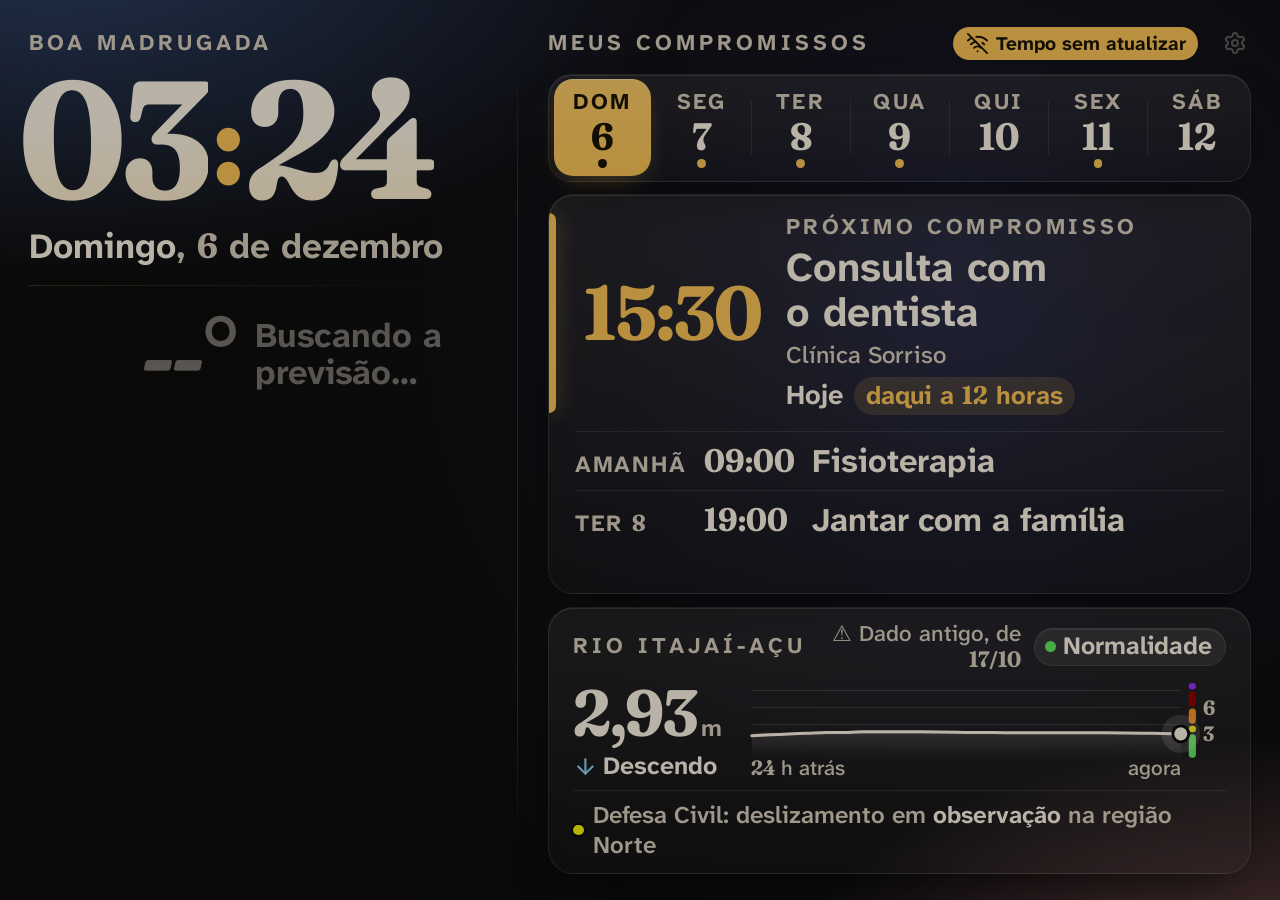
==== commit a5312688: "Painel 2.2: acorda sozinho de manhã; acabamento novo com luz que segue o sol - Descanso: no fim do m" ====
--- a/public/index.html
+++ b/public/index.html
@@ -18,7 +18,7 @@
 <link rel="stylesheet" href="css/settings.css">
 </head>
 <body>
-<div id="sky"></div>
+<div id="sky" aria-hidden="true"><i class="sun"></i></div>
 
 <main class="app" id="app" data-side="left">
 
@@ -60,7 +60,7 @@
 </main>
 
 <div id="rest" hidden>
-  <div class="ri"><div class="ra" id="restAlert"></div><div class="rt"></div><div class="rd"></div><div class="rn"></div></div>
+  <div class="ri"><div class="ra" id="restAlert"></div><div class="rt"></div><div class="rd"></div><div class="rw"></div><div class="rn"></div></div>
 </div>
 
 <div id="settings" hidden></div>
--- a/public/css/themes.css
+++ b/public/css/themes.css
@@ -15,6 +15,13 @@
   --tone2: #5e4217;
   --grain: .09;
   --glow: 1;
+  --surface-1: rgba(255, 247, 232, .085);
+  --surface-2: rgba(255, 247, 232, .028);
+  --raise: rgba(255, 247, 232, .085);
+  --hair: rgba(255, 247, 232, .1);
+  --edge: rgba(255, 247, 232, .13);
+  --depth: 0 2.4rem 6rem -2.4rem rgba(0, 0, 0, .75);
+  --sun-a: .16;
 }
 [data-theme="papel"] {
   --bg: #f7f0e3;
@@ -31,6 +38,13 @@
   --tone2: #efd6a8;
   --grain: .05;
   --glow: 1;
+  --surface-1: rgba(255, 255, 255, .8);
+  --surface-2: rgba(255, 252, 246, .52);
+  --raise: rgba(255, 255, 255, .95);
+  --hair: rgba(28, 23, 18, .1);
+  --edge: rgba(255, 255, 255, .95);
+  --depth: 0 1.8rem 4.8rem -1.8rem rgba(80, 50, 10, .24);
+  --sun-a: .6;
 }
 [data-theme="contraste"] {
   --bg: #000000;
@@ -47,6 +61,13 @@
   --tone2: #000000;
   --grain: 0;
   --glow: 0;
+  --surface-1: #0c0c0c;
+  --surface-2: #0c0c0c;
+  --raise: #1c1c1c;
+  --hair: rgba(255, 255, 255, .5);
+  --edge: transparent;
+  --depth: none;
+  --sun-a: 0;
 }
 [data-theme="oceano"] {
   --bg: #061320;
@@ -63,6 +84,13 @@
   --tone2: #0b4f4a;
   --grain: .08;
   --glow: 1;
+  --surface-1: rgba(220, 245, 255, .085);
+  --surface-2: rgba(220, 245, 255, .028);
+  --raise: rgba(220, 245, 255, .085);
+  --hair: rgba(220, 245, 255, .11);
+  --edge: rgba(220, 245, 255, .14);
+  --depth: 0 2.4rem 6rem -2.4rem rgba(0, 8, 16, .75);
+  --sun-a: .14;
 }
 [data-theme="floresta"] {
   --bg: #07120d;
@@ -79,13 +107,27 @@
   --tone2: #4a3a12;
   --grain: .08;
   --glow: 1;
+  --surface-1: rgba(235, 250, 225, .08);
+  --surface-2: rgba(235, 250, 225, .026);
+  --raise: rgba(235, 250, 225, .08);
+  --hair: rgba(235, 250, 225, .1);
+  --edge: rgba(235, 250, 225, .13);
+  --depth: 0 2.4rem 6rem -2.4rem rgba(0, 10, 4, .75);
+  --sun-a: .16;
 }
 
-/* Cor da luz do céu conforme a hora do dia (mistura com o tom do tema) */
-[data-sky="dawn"]  { --sky1: #c9835a; --sky2: #e6a36a; }
-[data-sky="day"]   { --sky1: #4f7fb0; --sky2: #c9a24a; }
-[data-sky="dusk"]  { --sky1: #a2476a; --sky2: #d9683c; }
-[data-sky="night"] { --sky1: #1d2b5a; --sky2: #4a2468; }
+/* Cor da luz do céu conforme a hora do dia (mistura com o tom do tema) e do "sol" que atravessa a tela.
+   De noite é a lua: fria e mais fraca. Com tempo fechado, a luz enfraquece (--wx-k).
+   Cores saturadas e escuras de propósito: dão cor sem clarear demais o fundo. A força (--sun-a de cada tema)
+   foi medida para que o texto suave continue ≥ 7:1 no pior horário (sol limpo passando atrás do texto). */
+[data-sky="dawn"]   { --sky1: #c9835a; --sky2: #e6a36a; --sun: #ff6f4a; --sun-k: 1; }
+[data-sky="day"]    { --sky1: #4f7fb0; --sky2: #c9a24a; --sun: #ffb13b; --sun-k: 1; }
+[data-sky="golden"] { --sky1: #b0703a; --sky2: #e08a3c; --sun: #ff8a1f; --sun-k: 1; }
+[data-sky="dusk"]   { --sky1: #a2476a; --sky2: #d9683c; --sun: #e0457a; --sun-k: 1; }
+[data-sky="night"]  { --sky1: #1d2b5a; --sky2: #4a2468; --sun: #5866ff; --sun-k: .8; }
+[data-wx="cloud"] { --wx-k: .72; }
+[data-wx="rain"]  { --wx-k: .56; }
+[data-wx="storm"] { --wx-k: .42; }
 
 :root { --g1: var(--tone1); --g2: var(--tone2); }
 @supports (color: color-mix(in srgb, red, blue)) {
@@ -97,4 +139,20 @@
 
 /* Tema claro: a luz do céu fica só um leve tom quente (sem azul-noite no papel) */
 [data-theme="papel"][data-sky] { --sky1: var(--tone1); --sky2: var(--tone2); }
+/* no papel, a luz é pastel: tinge o creme sem escurecê-lo (o texto é escuro) */
+[data-theme="papel"][data-sky="dawn"]   { --sun: #ffd2bd; }
+[data-theme="papel"][data-sky="day"]    { --sun: #ffe6ad; }
+[data-theme="papel"][data-sky="golden"] { --sun: #ffd59a; }
+[data-theme="papel"][data-sky="dusk"]   { --sun: #fbc6d6; }
+[data-theme="papel"][data-sky="night"]  { --sun: #e2deff; }
 [data-theme="contraste"][data-sky] { --sky1: #000; --sky2: #000; }
+
+/* Derivados do destaque: fundo tingido (selos) e brilho (sombra do "hoje") */
+:root { --accent-tint: rgba(255, 200, 87, .15); --accent-glow: rgba(255, 200, 87, .4); }
+@supports (color: color-mix(in srgb, red, blue)) {
+  :root, [data-theme] {
+    --accent-tint: color-mix(in srgb, var(--accent) 15%, transparent);
+    --accent-glow: color-mix(in srgb, var(--accent) 42%, transparent);
+  }
+}
+[data-theme="contraste"] { --accent-glow: transparent; }
--- a/public/css/app.css
+++ b/public/css/app.css
@@ -3,6 +3,7 @@
    Unidades: 1rem = 1% da altura da tela (ou 0,625% da largura em telas mais "quadradas"),
    então o painel inteiro escala sozinho em qualquer tablet.
    Textos usam --t (crescem com "Tamanho das letras"); números grandes usam --t2 (crescem menos).
+   Materiais (vidro, fio de luz, sombra) vêm dos temas: --surface-1/2, --edge, --hair, --depth, --raise.
    ========================================================================= */
 html { font-size: min(1vh, .625vw); --ts: 1; }
 * { box-sizing: border-box; margin: 0; padding: 0; }
@@ -13,6 +14,7 @@
   -webkit-font-smoothing: antialiased; text-rendering: optimizeLegibility;
   --t: calc(1rem * var(--ts));
   --t2: calc(1rem * (1 + (var(--ts) - 1) * .4));
+  --ease: cubic-bezier(.16, 1, .3, 1);
 }
 [hidden] { display: none !important; }
 button { font: inherit; color: inherit; background: none; border: 0; cursor: pointer; }
@@ -25,12 +27,35 @@
   font-variant-numeric: lining-nums proportional-nums; letter-spacing: 0;
 }
 
-/* ---------- céu e textura ---------- */
+/* Vidro: o material dos cartões e das faixas. Fio de luz em cima, sombra longa e macia embaixo. */
+.panel, .glass {
+  background: linear-gradient(180deg, var(--surface-1), var(--surface-2));
+  border: 1px solid var(--hair);
+  box-shadow: inset 0 1px 0 var(--edge), var(--depth);
+}
+.panel { border-radius: 3.2rem; -webkit-backdrop-filter: blur(1.4rem) saturate(1.15); backdrop-filter: blur(1.4rem) saturate(1.15); }
+
+/* ---------- céu: tom do tema + a luz do sol (ou da lua), que atravessa a tela ao longo do dia ---------- */
+@property --sun { syntax: "<color>"; inherits: true; initial-value: #ffe6b3; }
 #sky {
-  position: fixed; inset: 0; z-index: 0; opacity: var(--glow); transition: opacity 1.2s;
+  position: fixed; inset: 0; z-index: 0; overflow: hidden; opacity: var(--glow); transition: opacity 1.2s;
   background:
-    radial-gradient(110% 90% at 4% -10%, var(--g1), transparent 62%),
-    radial-gradient(90% 80% at 104% 108%, var(--g2), transparent 62%);
+    radial-gradient(110% 90% at 4% -10%, var(--g1), transparent 46%),
+    radial-gradient(60% 50% at 100% 116%, var(--g2), transparent 68%);
+}
+#sky .sun {
+  position: absolute; left: 0; top: 0; width: 130vmax; height: 130vmax; margin: -65vmax 0 0 -65vmax; border-radius: 50%;
+  background: radial-gradient(closest-side, var(--sun), transparent);
+  transform: translate(calc(var(--sx, 50) * 1vw), calc(var(--sy, 20) * 1vh));
+  opacity: calc(var(--sun-a, 0) * var(--sun-k, 1) * var(--wx-k, 1));
+  transition: transform 5s cubic-bezier(.4, 0, .2, 1), opacity 6s, --sun 8s;
+}
+@supports (color: color-mix(in srgb, red, blue)) {
+  /* queda de luz mais natural: miolo cheio e borda que some aos poucos */
+  #sky .sun {
+    background: radial-gradient(closest-side, var(--sun) 0%, color-mix(in srgb, var(--sun) 52%, transparent) 26%,
+      color-mix(in srgb, var(--sun) 16%, transparent) 58%, transparent 100%);
+  }
 }
 body::before {
   content: ""; position: fixed; inset: 0; pointer-events: none; z-index: 1;
@@ -42,63 +67,90 @@
 .app {
   position: relative; z-index: 2; height: 100%;
   display: grid; grid-template-columns: 40fr 60fr; grid-template-rows: minmax(0, 1fr);
-  padding: 3rem 3.4rem; transition: filter 1s;
+  padding: 3.2rem 3.6rem; transition: filter 1s;
 }
 [data-night="1"] .app { filter: brightness(.72); }
 .side { display: flex; flex-direction: column; min-height: 0; min-width: 0; }
-.side-a { padding-right: 3.6rem; border-right: 1px solid var(--rule); }
-.side-b { padding-left: 3.6rem; gap: 1.6rem; }
+.side-a { position: relative; padding-right: 3.8rem; }
+.side-b { padding-left: 3.8rem; gap: 1.6rem; }
+/* divisória que some nas pontas, em vez de uma linha dura de cima a baixo */
+.side-a::after {
+  content: ""; position: absolute; top: 3%; bottom: 3%; right: 0; width: 1px; pointer-events: none;
+  background: linear-gradient(180deg, transparent, var(--rule) 18%, var(--rule) 82%, transparent);
+}
 .app[data-side="right"] { grid-template-columns: 60fr 40fr; }
-.app[data-side="right"] .side-a { order: 2; padding: 0 0 0 3.6rem; border-right: 0; border-left: 1px solid var(--rule); }
-.app[data-side="right"] .side-b { order: 1; padding: 0 3.6rem 0 0; }
-
-.rule { height: 1px; background: var(--rule); margin: 2.2rem 0; flex: none; }
-.kicker { font-size: calc(2.9 * var(--t)); letter-spacing: .12em; text-transform: uppercase; color: var(--accent); line-height: 1.2; white-space: nowrap; }
+.app[data-side="right"] .side-a { order: 2; padding: 0 0 0 3.8rem; }
+.app[data-side="right"] .side-a::after { right: auto; left: 0; }
+.app[data-side="right"] .side-b { order: 1; padding: 0 3.8rem 0 0; }
+
+.rule { height: 1px; background: linear-gradient(90deg, var(--rule), transparent 92%); margin: 2.4rem 0; flex: none; }
+.app[data-side="right"] .rule { background: linear-gradient(270deg, var(--rule), transparent 92%); }
+.kicker { font-size: calc(2.8 * var(--t)); letter-spacing: .18em; text-transform: uppercase; color: var(--soft); line-height: 1.2; white-space: nowrap; }
 .mx { color: var(--hot); }
 .mn { color: var(--cold); }
-.panel {
-  background: var(--glass); border: 1px solid var(--rule); border-radius: 2.8rem; box-shadow: var(--shadow);
-  -webkit-backdrop-filter: blur(6px); backdrop-filter: blur(6px);
-}
 .wi { width: 100%; height: 100%; object-fit: contain; }
 
 /* =========================================================================
    LADO "AGORA": hora, dia, tempo
    ========================================================================= */
 .hero { flex: none; }
+.hero .kicker { margin-top: .6rem; }
 .time {
   font-family: var(--display); font-variation-settings: var(--display-fvs); font-weight: var(--display-w);
   font-variant-numeric: lining-nums proportional-nums;
-  font-size: 18rem; line-height: .9; letter-spacing: -.015em; margin-top: .9rem; white-space: nowrap;
-}
-.time .colon { display: inline-block; font-size: .78em; color: var(--soft); transform: translateY(-.1em); margin: 0 .03em; vertical-align: baseline; }
-.time .ampm, .time .sec { font-size: .28em; color: var(--soft); margin-left: .25em; letter-spacing: 0; font-family: var(--text); }
-.date { font-size: calc(4.4 * var(--t)); margin-top: 1.4rem; line-height: 1.15; }
-.date b { color: var(--accent); font-weight: inherit; }
-.holiday { display: flex; align-items: center; gap: 1rem; margin-top: .9rem; font-size: calc(3.1 * var(--t)); color: var(--accent); }
+  font-size: 21rem; line-height: .86; letter-spacing: -.025em; margin: 1.2rem 0 0 -.06em; white-space: nowrap;
+}
+/* algarismos com um leve degradê quente embaixo, como metal escovado (o contraste continua o do texto) */
+.time .dg { display: inline-block; }
+@supports (color: color-mix(in srgb, red, blue)) {
+  .time .dg {
+    background: linear-gradient(180deg, var(--text-c) 38%, color-mix(in srgb, var(--text-c) 80%, var(--accent)) 100%);
+    -webkit-background-clip: text; background-clip: text; color: transparent;
+  }
+  [data-theme="contraste"] .time .dg { background: none; color: var(--text-c); }
+}
+.time .dg.roll { animation: roll 1s var(--ease) both; }
+@keyframes roll { from { opacity: 0; transform: translateY(-.16em); filter: blur(.05em); } to { opacity: 1; transform: none; filter: none; } }
+/* os dois-pontos na cor do destaque: a assinatura do relógio */
+.time .colon { display: inline-block; font-size: .74em; color: var(--accent); transform: translateY(-.12em); margin: 0 .04em; vertical-align: baseline; }
+.time .ampm, .time .sec { font-size: .26em; color: var(--soft); margin-left: .3em; letter-spacing: .02em; font-family: var(--text); }
+.date { font-size: calc(4.4 * var(--t)); margin-top: 1.8rem; line-height: 1.15; color: var(--soft); }
+.date b { color: var(--text-c); font-weight: inherit; }
+.holiday { display: flex; align-items: center; gap: 1rem; margin-top: 1rem; font-size: calc(3.1 * var(--t)); color: var(--accent); }
 .holiday svg { width: 1em; height: 1em; }
 
-/* tempo agora */
-.now { display: flex; align-items: center; gap: 2.2rem; flex: none; }
-.now .ico { width: 16.5rem; height: 16.5rem; flex: none; margin: -2.2rem -.4rem -2.2rem -2.4rem; }
-.now .temp { font-size: calc(12 * var(--t2)); line-height: .86; }
-.now .desc { font-size: calc(4.2 * var(--t)); margin-top: 1rem; line-height: 1.1; }
-.now .range { font-size: calc(3.2 * var(--t)); margin-top: .6rem; color: var(--soft); }
-.now .feels { font-size: calc(3.0 * var(--t)); color: var(--soft); font-weight: 500; margin-top: .4rem; }
+/* tempo agora: ícone · temperatura · palavras, numa linha só */
+.now { display: grid; grid-template-columns: auto auto minmax(0, 1fr); align-items: center; column-gap: 2.2rem; flex: none; }
+.now .ico { width: 16rem; height: 16rem; flex: none; margin: -2.4rem -1.4rem -2.4rem -2.6rem; }
+.now .temp { font-size: calc(13.5 * var(--t2)); line-height: .9; letter-spacing: -.02em; }
+.now .wxd { min-width: 0; }
+.now .desc { font-size: calc(4.3 * var(--t)); line-height: 1.08; text-wrap: balance; }
+.now .range { display: flex; flex-wrap: wrap; column-gap: 1.6rem; font-size: calc(3.2 * var(--t)); margin-top: .6rem; line-height: 1.2; white-space: nowrap; }
+.now .feels { font-size: calc(2.9 * var(--t)); color: var(--soft); font-weight: 600; margin-top: .5rem; }
 .now.loading .temp, .now.loading .desc { opacity: .45; }
 
-/* frase amiga: uma linha com ícone, sem caixa */
-.hint { display: flex; align-items: center; gap: 1.4rem; margin-top: 2rem; font-size: calc(3.3 * var(--t)); line-height: 1.22; font-weight: 600; }
-.hint .hi { width: 6.4rem; height: 6.4rem; flex: none; margin: -1.2rem -.2rem -1.2rem -.8rem; }
+/* frase amiga: quando pede uma ação ("leve o guarda-chuva"), vira um cartãozinho; calma, fica só o texto */
+.hint {
+  display: flex; align-items: center; gap: 1.4rem; margin-top: 2.2rem; padding: 1.1rem 2.6rem 1.1rem 1.2rem; width: fit-content; max-width: 100%;
+  border-radius: 2.4rem; font-size: calc(3.3 * var(--t)); line-height: 1.22; font-weight: 600; text-wrap: balance;
+  background: linear-gradient(180deg, var(--surface-1), var(--surface-2)); border: 1px solid var(--hair); box-shadow: inset 0 1px 0 var(--edge);
+}
+.hint .hi { width: 6.4rem; height: 6.4rem; flex: none; margin: -1.2rem -.4rem; }
 .hint .hu { width: 1.25em; height: 1.25em; color: var(--cold); margin: 0 .25rem 0 .2rem; }
-.hint.calm { color: var(--soft); }
-
-/* próximas horas (agora · hoje à noite · amanhã…) */
-#aheadRule { margin-top: auto; }
-.ahead { flex: none; min-height: 0; display: flex; flex-direction: column; }
-.tiles { display: grid; grid-template-columns: repeat(4, minmax(0, 1fr)); gap: 1.2rem; }
-.tile { text-align: center; padding: 1.2rem .4rem 1.3rem; border-radius: 2.2rem; border: 1px solid transparent; min-width: 0; }
-.tile.is-now { background: var(--glass); border-color: var(--rule); box-shadow: var(--shadow); }
+.hint.calm { color: var(--soft); background: none; border-color: transparent; box-shadow: none; padding-left: 0; }
+
+/* próximas horas (agora · hoje à noite · amanhã…): uma faixa de vidro com divisórias */
+/* a faixa de vidro já separa; a linha só empurra as próximas horas para o pé da coluna */
+#aheadRule { margin: auto 0 0; height: 0; background: none; }
+.ahead { flex: none; min-height: 0; display: flex; flex-direction: column; margin-top: 2.4rem; }
+.tiles {
+  display: grid; grid-template-columns: repeat(4, minmax(0, 1fr)); padding: .6rem; border-radius: 3rem;
+  background: linear-gradient(180deg, var(--surface-1), var(--surface-2)); border: 1px solid var(--hair); box-shadow: inset 0 1px 0 var(--edge), var(--depth);
+}
+.tile { position: relative; text-align: center; padding: 1.3rem .4rem 1.4rem; border-radius: 2.4rem; min-width: 0; }
+.tile + .tile::before { content: ""; position: absolute; left: 0; top: 24%; bottom: 24%; width: 1px; background: var(--hair); }
+.tile.is-now { background: var(--raise); box-shadow: inset 0 1px 0 var(--edge); }
+.tile.is-now + .tile::before { display: none; }
 .tile .k { font-size: calc(2.8 * var(--t)); letter-spacing: .08em; text-transform: uppercase; color: var(--soft); }
 .tile.is-now .k { color: var(--accent); }
 .tile .l { font-size: calc(3.2 * var(--t)); margin-top: .1rem; white-space: nowrap; }
@@ -146,45 +198,58 @@
 #gear svg.ring circle { fill: none; stroke: var(--accent); stroke-width: 5; stroke-linecap: round; stroke-dasharray: 226; stroke-dashoffset: 226; }
 #gear.holding svg.ring circle { stroke-dashoffset: 0; transition: stroke-dashoffset 1.1s linear; }
 
-/* faixa da semana (tocável) */
-.week { display: grid; grid-template-columns: repeat(7, minmax(0, 1fr)); gap: .9rem; flex: none; }
+/* faixa da semana (tocável): uma régua de vidro; "hoje" é a pedra acesa */
+.week {
+  display: grid; grid-template-columns: repeat(7, minmax(0, 1fr)); gap: .3rem; flex: none; padding: .6rem; border-radius: 3rem;
+  background: linear-gradient(180deg, var(--surface-1), var(--surface-2)); border: 1px solid var(--hair); box-shadow: inset 0 1px 0 var(--edge), var(--depth);
+}
 .wd {
-  display: flex; flex-direction: column; align-items: center; min-width: 0;
-  padding: .8rem .2rem .8rem; border-radius: 2rem; border: 1px solid var(--rule); background: var(--glass);
-  cursor: pointer; touch-action: manipulation; transition: transform .12s;
-}
-.wd:active { transform: scale(.96); }
-.wd .n { font-size: calc(2.8 * var(--t)); letter-spacing: .08em; text-transform: uppercase; color: var(--soft); }
+  position: relative; display: flex; flex-direction: column; align-items: center; min-width: 0;
+  padding: .9rem .2rem .8rem; border-radius: 2.4rem;
+  cursor: pointer; touch-action: manipulation; transition: transform .12s, background-color .3s;
+}
+.wd + .wd::before { content: ""; position: absolute; left: -.15rem; top: 22%; bottom: 22%; width: 1px; background: var(--hair); }
+.wd.today::before, .wd.today + .wd::before, .wd.sel::before, .wd.sel + .wd::before { display: none; }
+.wd:active { transform: scale(.96); background: var(--raise); }
+.wd .n { font-size: calc(2.8 * var(--t)); letter-spacing: .1em; text-transform: uppercase; color: var(--soft); }
 .wd .d { font-size: calc(4.8 * var(--t2)); line-height: 1.05; margin-top: .1rem; }
 .wd .wx { display: flex; align-items: center; justify-content: center; gap: .1rem; height: 4rem; font-size: calc(2.8 * var(--t)); }
 .wd .wx img { width: 5.2rem; height: 5.2rem; margin: -.6rem -.5rem -.6rem -.8rem; }
 .wd .marks { display: flex; gap: .5rem; justify-content: center; align-items: center; height: 1.4rem; margin-top: .2rem; }
 .wd .marks i { width: 1.1rem; height: 1.1rem; border-radius: 50%; background: var(--accent); }
 .wd .marks svg { width: 1.7rem; height: 1.7rem; color: var(--accent); }
-.wd.today { background: var(--accent); border-color: var(--accent); color: var(--accent-ink); }
+.wd.today {
+  background: linear-gradient(180deg, color-mix(in srgb, var(--accent) 100%, #fff 12%), var(--accent));
+  background-color: var(--accent); color: var(--accent-ink);
+  box-shadow: inset 0 1px 0 rgba(255, 255, 255, .35), 0 1.2rem 3rem -1.2rem var(--accent-glow);
+}
 .wd.today .n, .wd.today .wx { color: var(--accent-ink); }
 .wd.today .marks i { background: var(--accent-ink); }
 .wd.today .marks svg { color: var(--accent-ink); }
-.wd.sel { border-color: var(--accent); box-shadow: 0 0 0 .35rem var(--accent); }
+.wd.sel { background: var(--raise); box-shadow: inset 0 0 0 .35rem var(--accent); }
 .week.no-wx .wx { display: none; }
 
 /* cartão da agenda: ocupa todo o espaço que sobrar */
 .agenda { flex: 1 1 auto; min-height: 0; display: flex; flex-direction: column; overflow: hidden; }
-.agenda.now-on { box-shadow: 0 0 0 .4rem var(--accent); border-color: var(--accent); }
-.feat, .dayhead { position: relative; flex: none; padding: 2.1rem 3rem 2.1rem 4.2rem; }
-.feat::before, .dayhead::before { content: ""; position: absolute; left: 0; top: 2rem; bottom: 2rem; width: 1rem; border-radius: 0 1rem 1rem 0; background: var(--accent); }
-.feat { display: grid; grid-template-columns: auto minmax(0, 1fr); gap: 2.8rem; align-items: center; }
-.feat .ft { font-size: calc(9.4 * var(--t2)); line-height: 1; color: var(--accent); white-space: nowrap; }
+.agenda.now-on { box-shadow: inset 0 1px 0 var(--edge), 0 0 0 .4rem var(--accent), var(--depth); border-color: var(--accent); }
+.feat, .dayhead { position: relative; flex: none; padding: 2.1rem 3.2rem 2rem 4.4rem; }
+.feat::before, .dayhead::before {
+  content: ""; position: absolute; left: 0; top: 2.2rem; bottom: 2.2rem; width: .9rem; border-radius: 0 1rem 1rem 0;
+  background: var(--accent); box-shadow: 0 0 2.4rem var(--accent-glow);
+}
+.feat { display: grid; grid-template-columns: auto minmax(0, 1fr); gap: 3rem; align-items: center; }
+.feat .ft { font-size: calc(9.6 * var(--t2)); line-height: 1; color: var(--accent); white-space: nowrap; letter-spacing: -.015em; }
 .feat .ft.allday { font-size: calc(5.4 * var(--t2)); line-height: 1.05; }
-.feat .fl { font-size: calc(2.8 * var(--t)); letter-spacing: .1em; text-transform: uppercase; color: var(--soft); }
-.feat .fn { font-size: calc(5.1 * var(--t)); line-height: 1.12; margin-top: .5rem; display: -webkit-box; -webkit-line-clamp: 2; -webkit-box-orient: vertical; overflow: hidden; }
+.feat .fl { font-size: calc(2.8 * var(--t)); letter-spacing: .16em; text-transform: uppercase; color: var(--soft); }
+.feat .fn { font-size: calc(5.1 * var(--t)); line-height: 1.1; margin-top: .6rem; display: -webkit-box; -webkit-line-clamp: 2; -webkit-box-orient: vertical; overflow: hidden; text-wrap: balance; }
 .feat .floc { font-size: calc(3 * var(--t)); color: var(--soft); font-weight: 500; margin-top: .4rem; white-space: nowrap; overflow: hidden; text-overflow: ellipsis; }
-.feat .fs { font-size: calc(3.4 * var(--t)); color: var(--accent); margin-top: .7rem; }
-
-.list { flex: 1 1 auto; min-height: 0; overflow: hidden; display: flex; flex-direction: column; margin: 0 3rem; border-top: 1px solid var(--rule); }
-.row { display: grid; grid-template-columns: calc(14.5 * var(--t)) calc(12 * var(--t)) minmax(0, 1fr); align-items: baseline; gap: 1.6rem; padding: 1.15rem 0; border-bottom: 1px solid var(--rule); font-size: calc(4.1 * var(--t)); line-height: 1.15; flex: none; }
+.feat .fs { display: flex; flex-wrap: wrap; align-items: center; gap: .6rem 1.4rem; font-size: calc(3.4 * var(--t)); margin-top: .8rem; line-height: 1.15; }
+.feat .fs .cd { padding: .45rem 1.5rem .55rem; border-radius: 10rem; background: var(--accent-tint); color: var(--accent); font-size: .94em; white-space: nowrap; }
+
+.list { flex: 1 1 auto; min-height: 0; overflow: hidden; display: flex; flex-direction: column; margin: 0 3.2rem; border-top: 1px solid var(--hair); }
+.row { display: grid; grid-template-columns: calc(14.5 * var(--t)) calc(12 * var(--t)) minmax(0, 1fr); align-items: baseline; gap: 1.6rem; padding: 1.25rem 0; border-bottom: 1px solid var(--hair); font-size: calc(4.1 * var(--t)); line-height: 1.15; flex: none; }
 .row:last-child { border-bottom: 0; }
-.row .d { font-size: calc(2.9 * var(--t)); letter-spacing: .05em; text-transform: uppercase; color: var(--accent); white-space: nowrap; }
+.row .d { font-size: calc(2.9 * var(--t)); letter-spacing: .08em; text-transform: uppercase; color: var(--soft); white-space: nowrap; }
 .row .n { overflow: hidden; text-overflow: ellipsis; white-space: nowrap; }
 .row .n svg, .dvrow .n svg { width: .85em; height: .85em; vertical-align: -.08em; margin-right: .4em; color: var(--accent); }
 .row.holiday .n small, .dvrow .n small { font-size: .78em; color: var(--soft); font-weight: 600; }
@@ -194,31 +259,31 @@
 
 /* estado vazio: diz o quê, por quê e o que fazer */
 .empty { flex: 1 1 auto; display: flex; flex-direction: column; justify-content: center; padding: 3rem 4.4rem; min-height: 0; }
-.empty .big { font-size: calc(9 * var(--t2)); line-height: 1; }
-.empty .sub { font-size: calc(3.7 * var(--t)); color: var(--soft); margin-top: 1.4rem; line-height: 1.3; }
+.empty .big { font-size: calc(9 * var(--t2)); line-height: 1; letter-spacing: -.015em; }
+.empty .sub { font-size: calc(3.7 * var(--t)); color: var(--soft); margin-top: 1.4rem; line-height: 1.3; text-wrap: pretty; }
 .empty .next { display: flex; align-items: baseline; gap: 1.6rem; flex-wrap: wrap; margin-top: 2.4rem; font-size: calc(4 * var(--t)); }
 .empty .next .k { font-size: calc(2.8 * var(--t)); letter-spacing: .14em; text-transform: uppercase; color: var(--accent); }
-.empty .tip { display: flex; gap: 1.2rem; align-items: flex-start; margin-top: 2.8rem; padding-top: 2rem; border-top: 1px solid var(--rule); font-size: calc(3.0 * var(--t)); color: var(--soft); font-weight: 500; line-height: 1.4; }
+.empty .tip { display: flex; gap: 1.2rem; align-items: flex-start; margin-top: 2.8rem; padding-top: 2rem; border-top: 1px solid var(--hair); font-size: calc(3.0 * var(--t)); color: var(--soft); font-weight: 500; line-height: 1.4; text-wrap: pretty; }
 .empty .tip svg { width: 1.3em; height: 1.3em; color: var(--accent); margin-top: .1em; }
 .empty .tip b { color: var(--text-c); font-weight: 700; }
 
 /* um dia escolhido na faixa */
 .dayhead { display: flex; align-items: center; justify-content: space-between; gap: 2rem; }
-.dh-s { font-size: calc(2.8 * var(--t)); letter-spacing: .1em; text-transform: uppercase; color: var(--soft); }
+.dh-s { font-size: calc(2.8 * var(--t)); letter-spacing: .14em; text-transform: uppercase; color: var(--soft); }
 .dh-t { font-size: calc(6.2 * var(--t2)); line-height: 1.05; margin-top: .3rem; }
 .dh-wx { display: flex; align-items: center; gap: 1rem; font-size: calc(3.3 * var(--t)); white-space: nowrap; }
 .dh-wx img { width: 8.6rem; height: 8.6rem; margin: -1.6rem -.6rem; }
 .dh-wx .mm { line-height: 1.2; }
-.dvlist { flex: 1 1 auto; min-height: 0; overflow: hidden; margin: 0 3rem; border-top: 1px solid var(--rule); display: flex; flex-direction: column; }
-.dvrow { display: grid; grid-template-columns: calc(13 * var(--t)) minmax(0, 1fr); gap: 1.6rem; align-items: baseline; padding: 1.25rem 0; border-bottom: 1px solid var(--rule); font-size: calc(4.1 * var(--t)); line-height: 1.15; flex: none; }
+.dvlist { flex: 1 1 auto; min-height: 0; overflow: hidden; margin: 0 3.2rem; border-top: 1px solid var(--hair); display: flex; flex-direction: column; }
+.dvrow { display: grid; grid-template-columns: calc(13 * var(--t)) minmax(0, 1fr); gap: 1.6rem; align-items: baseline; padding: 1.25rem 0; border-bottom: 1px solid var(--hair); font-size: calc(4.1 * var(--t)); line-height: 1.15; flex: none; }
 .dvrow:last-child { border-bottom: 0; }
 .dvrow .t { color: var(--accent); }
 .dvrow .n { overflow: hidden; text-overflow: ellipsis; white-space: nowrap; }
 .dv-empty { margin: auto 0; text-align: center; font-size: calc(4 * var(--t)); color: var(--soft); padding: 2rem 0; }
-.dparts { flex: none; display: grid; grid-template-columns: repeat(3, minmax(0, 1fr)); gap: 1rem; margin: 0 3rem; padding: 1.4rem 0 .4rem; border-top: 1px solid var(--rule); }
+.dparts { flex: none; display: grid; grid-template-columns: repeat(3, minmax(0, 1fr)); gap: 1rem; margin: 0 3.2rem; padding: 1.4rem 0 .4rem; border-top: 1px solid var(--hair); }
 .dpart { display: flex; align-items: center; gap: .6rem; min-width: 0; }
 .dpart img { width: 8rem; height: 8rem; flex: none; margin: -1.2rem -.4rem -1.2rem -1.2rem; }
-.dpart .k { font-size: calc(2.8 * var(--t)); letter-spacing: .08em; text-transform: uppercase; color: var(--soft); }
+.dpart .k { font-size: calc(2.8 * var(--t)); letter-spacing: .1em; text-transform: uppercase; color: var(--soft); }
 .dpart .v { font-size: calc(4.6 * var(--t2)); line-height: 1.05; white-space: nowrap; }
 .dpart .v small { font-family: var(--text); font-size: .55em; color: var(--soft); font-weight: 600; }
 .dpart .v small svg { width: 1em; height: 1em; color: var(--cold); vertical-align: -.1em; margin-right: .2em; }
@@ -228,84 +293,114 @@
 /* =========================================================================
    RIO E DEFESA CIVIL — calmo quando está tudo bem, em destaque quando precisa
    ========================================================================= */
-.safety { flex: none; padding: 1.5rem 2.8rem 1.6rem; display: flex; flex-direction: column; gap: 1rem; }
+.safety { flex: none; padding: 1.6rem 3rem 1.7rem; display: flex; flex-direction: column; gap: 1rem; }
 .sf-head { display: flex; justify-content: space-between; align-items: center; gap: 2rem; min-height: 4.4rem; }
-.sf-head .right { display: flex; align-items: center; gap: 1.6rem; min-width: 0; }
-.sf-stamp { font-size: calc(2.8 * var(--t)); color: var(--soft); font-weight: 500; white-space: nowrap; }
+.sf-head .kicker { flex: none; }
+.sf-head .right { display: flex; align-items: center; justify-content: flex-end; gap: 1.6rem; min-width: 0; }
+.sf-stamp { font-size: calc(2.8 * var(--t)); color: var(--soft); font-weight: 500; text-align: right; line-height: 1.15; min-width: 0; white-space: nowrap; }
+.sf-stamp.old { white-space: normal; }
+.badge { flex: none; }
 .sf-body { display: grid; grid-template-columns: auto minmax(0, 1fr); gap: 3.6rem; align-items: center; }
-.rv { font-size: calc(8.2 * var(--t2)); line-height: 1; white-space: nowrap; }
-.rv small { font-family: var(--text); font-size: .36em; font-weight: 700; color: var(--soft); margin-left: .5rem; }
+.rv { font-size: calc(8.2 * var(--t2)); line-height: 1; white-space: nowrap; letter-spacing: -.015em; }
+.rv small { font-family: var(--text); font-size: .36em; font-weight: 700; color: var(--soft); margin-left: .5rem; letter-spacing: 0; }
 .trend { display: flex; align-items: center; gap: .6rem; margin-top: .5rem; font-size: calc(3.1 * var(--t)); white-space: nowrap; }
 .trend svg { width: 1em; height: 1em; }
 .badge { display: inline-flex; align-items: center; font-size: calc(3.1 * var(--t)); padding: .7rem 1.9rem; border-radius: 10rem; line-height: 1.1; white-space: nowrap; }
-.badge.quiet { gap: .9rem; background: transparent; color: var(--text-c); border: 1px solid var(--rule); padding: .55rem 1.6rem .55rem 1.3rem; }
+.badge.quiet { gap: .9rem; background: var(--raise); color: var(--text-c); border: 1px solid var(--hair); box-shadow: inset 0 1px 0 var(--edge); padding: .55rem 1.6rem .55rem 1.3rem; }
 .badge.quiet i { width: 1.4rem; height: 1.4rem; border-radius: 50%; flex: none; }
 .chart { position: relative; height: 9.6rem; margin-bottom: 2.6rem; min-width: 0; }
+.chart.has-cota { margin-top: 2.2rem; }            /* espaço para o rótulo "Sua rua alaga" quando a linha fica no alto */
 .chart svg { position: absolute; inset: 0; width: 100%; height: 100%; overflow: visible; }
 .chart .yl { position: absolute; right: 0; transform: translateY(-50%); font-size: calc(2.6 * var(--t)); color: var(--soft); line-height: 1; }
 .chart .yl.cota { color: var(--accent); right: auto; left: 0; transform: translateY(-110%); font-family: var(--text); font-weight: 700; }
 .chart .xl { position: absolute; bottom: -2.8rem; font-size: calc(2.6 * var(--t)); color: var(--soft); font-weight: 500; white-space: nowrap; }
-.sf-dc { display: flex; align-items: center; gap: 1.2rem; padding-top: 1rem; border-top: 1px solid var(--rule); font-size: calc(3.0 * var(--t)); color: var(--soft); font-weight: 600; min-width: 0; }
+.sf-dc { display: flex; align-items: center; gap: 1.2rem; padding-top: 1.1rem; border-top: 1px solid var(--hair); font-size: calc(3.0 * var(--t)); color: var(--soft); font-weight: 600; min-width: 0; }
 .sf-dc > span { display: -webkit-box; -webkit-line-clamp: 2; -webkit-box-orient: vertical; overflow: hidden; line-height: 1.25; }
 .sf-dc svg { width: 1.25em; height: 1.25em; }
 .sf-dc .dot { width: 1.3rem; height: 1.3rem; border-radius: 50%; flex: none; box-shadow: 0 0 0 .25rem var(--bg); }
 .sf-dc b { color: var(--text-c); font-weight: 700; }
-.sf-action { display: flex; gap: 1.4rem; align-items: center; padding: 1.4rem 2rem; border-radius: 1.8rem; font-size: calc(3.5 * var(--t)); line-height: 1.25; }
+.sf-action { display: flex; gap: 1.4rem; align-items: center; padding: 1.4rem 2rem; border-radius: 2rem; font-size: calc(3.5 * var(--t)); line-height: 1.25; box-shadow: inset 0 1px 0 rgba(255, 255, 255, .25); }
 .sf-action svg { width: 1.4em; height: 1.4em; }
 .sf-action .tel { margin-left: auto; white-space: nowrap; font-size: .9em; display: flex; align-items: center; gap: .6rem; }
 .safety.alert { border-width: .45rem; }
-.safety.compact .chart, .safety.compact .sf-dc { display: none; }
+.safety.compact .chart, .safety.compact .sf-dc:not(.warn) { display: none; }
 .safety.compact .sf-body { grid-template-columns: auto; }
 .sf-stampline { font-size: calc(2.8 * var(--t)); color: var(--soft); font-weight: 500; margin-top: .9rem; white-space: nowrap; }
 
 /* =========================================================================
-   DESCANSO — sempre escuro, letras quentes, avisos continuam visíveis
+   DESCANSO — sempre escuro, letras quentes, avisos continuam visíveis.
+   Uma brasa de luz bem fraca embaixo, como um abajur longe.
    ========================================================================= */
 #rest {
-  position: fixed; inset: 0; z-index: 20; background: #000; color: #f4e4c9;
-  display: grid; place-items: center; text-align: center; opacity: 0; transition: opacity 1s; cursor: pointer;
+  position: fixed; inset: 0; z-index: 20; color: #f4e4c9;
+  background: radial-gradient(70% 55% at 50% 112%, rgba(120, 72, 22, .26), transparent 70%), #000;
+  display: grid; place-items: center; text-align: center; opacity: 0; transition: opacity 1.2s; cursor: pointer;
 }
 #rest.on { opacity: 1; }
 #rest .ri { transition: transform 2s; }
-#rest .rt, #rest .rd, #rest .rn { filter: brightness(var(--rest-dim, .45)); }
-#rest .rt { font-family: var(--display); font-variation-settings: var(--display-fvs); font-weight: var(--display-w); font-size: 32rem; line-height: .92; }
-#rest .rt .colon { display: inline-block; font-size: .78em; transform: translateY(-.1em); opacity: .7; margin: 0 .03em; }
-#rest .rd { font-size: calc(5.2 * var(--t)); margin-top: 1.6rem; }
-#rest .rn { font-size: calc(4 * var(--t)); margin-top: 3.6rem; color: #f2b660; }
-#rest .rn:empty, #rest .ra:empty { display: none; }
+#rest .rt, #rest .rd, #rest .rw, #rest .rn { filter: brightness(var(--rest-dim, .45)); }
+#rest .rt {
+  font-family: var(--display); font-variation-settings: var(--display-fvs); font-weight: var(--display-w);
+  font-variant-numeric: lining-nums proportional-nums; font-size: 32rem; line-height: .9; letter-spacing: -.03em;
+}
+#rest .rt .colon { display: inline-block; font-size: .74em; transform: translateY(-.12em); color: #f2b660; margin: 0 .04em; }
+#rest .rd { font-size: calc(5.2 * var(--t)); margin-top: 2rem; }
+#rest .rw { display: flex; align-items: center; justify-content: center; gap: 1.4rem; margin-top: 1rem; font-size: calc(4.2 * var(--t)); color: #d9c6a6; }
+#rest .rw img { width: 7.4rem; height: 7.4rem; margin: -1.4rem -.6rem; }
+#rest .rw .num { color: #f4e4c9; }
+#rest .rn { font-size: calc(4 * var(--t)); margin-top: 3rem; color: #f2b660; }
+#rest .rn::before { content: ""; display: block; width: 7rem; height: 2px; margin: 0 auto 3rem; background: currentColor; opacity: .4; border-radius: 2px; }
+#rest .rn:empty, #rest .ra:empty, #rest .rw:empty { display: none; }
 #rest .ra { display: inline-flex; align-items: center; gap: 1.2rem; margin-bottom: 4rem; padding: 1.2rem 2.6rem; border-radius: 10rem; font-size: calc(3.6 * var(--t)); }
 #rest .ra svg { width: 1.3em; height: 1.3em; }
 
 /* =========================================================================
    Detalhes, temas e modos
    ========================================================================= */
-@keyframes rise { from { opacity: 0; transform: translateY(1.6rem); } to { opacity: 1; transform: none; } }
-.rise { opacity: 0; animation: rise .9s cubic-bezier(.2, .7, .2, 1) var(--d, 0s) forwards; }
+/* entrada: cada bloco chega de baixo, saindo do desfoque (só ao abrir o painel) */
+@keyframes rise { from { opacity: 0; transform: translateY(2.2rem); filter: blur(1rem); } to { opacity: 1; transform: none; filter: none; } }
+@keyframes rise-lite { from { opacity: 0; transform: translateY(1.6rem); } to { opacity: 1; transform: none; } }
+.rise { opacity: 0; animation: rise 1.2s var(--ease) var(--d, 0s) forwards; }
+[data-lite="1"] .rise { animation-name: rise-lite; animation-duration: .9s; }
 [data-motion="0"] .rise { animation: none; opacity: 1; }
-@media (prefers-reduced-motion: reduce) { .rise { animation: none; opacity: 1; } }
-[data-motion="0"] #rest, [data-motion="0"] #rest .ri, [data-motion="0"] #sky, [data-motion="0"] .app, [data-motion="0"] .wd { transition: none; }
+@media (prefers-reduced-motion: reduce) { .rise, .time .dg.roll { animation: none; opacity: 1; } }
+[data-motion="0"] #rest, [data-motion="0"] #rest .ri, [data-motion="0"] #sky, [data-motion="0"] #sky .sun, [data-motion="0"] .app, [data-motion="0"] .wd { transition: none; }
 
 /* tema claro: ícones do tempo sobre um "azulejo" para não sumirem no fundo creme */
 [data-theme="papel"] .now .ico, [data-theme="papel"] .tile .ti, [data-theme="papel"] .hint .hi,
 [data-theme="papel"] .dayrow .di, [data-theme="papel"] .dh-wx img, [data-theme="papel"] .wd .wx img {
-  background: linear-gradient(160deg, #7a98ba, #4a6985); border-radius: 28%; box-shadow: 0 .5rem 1.6rem rgba(40, 60, 90, .25);
-}
-[data-theme="papel"] .now .ico { margin: 0 .4rem 0 0; width: 15rem; height: 15rem; padding: .2rem; }
+  background: linear-gradient(160deg, #7a98ba, #4a6985); border-radius: 28%; box-shadow: inset 0 1px 0 rgba(255, 255, 255, .35), 0 .6rem 1.6rem rgba(40, 60, 90, .25);
+}
+[data-theme="papel"] .now .ico { margin: 0 .4rem 0 0; width: 14rem; height: 14rem; padding: .2rem; }
 [data-theme="papel"] .tile .ti { width: 9rem; height: 9rem; margin: .4rem auto .8rem; }
 [data-theme="papel"] .hint .hi { width: 5.4rem; height: 5.4rem; margin: -.2rem 0; }
 [data-theme="papel"] .dayrow .di { width: 8rem; height: 8rem; margin: 0; }
 [data-theme="papel"] .dh-wx img { width: 7rem; height: 7rem; margin: 0; }
 [data-theme="papel"] .wd .wx img { width: 4rem; height: 4rem; margin: 0 .4rem 0 0; }
-
-/* letras no tamanho máximo: horário em cima, título embaixo */
+[data-theme="papel"] .wd.today .wx img { box-shadow: none; }
+
+/* alto contraste: sem vidro nem brilho; contornos fortes para os botões continuarem parecendo botões */
+[data-theme="contraste"] .panel { -webkit-backdrop-filter: none; backdrop-filter: none; }
+[data-theme="contraste"] .wd { border: 1px solid var(--hair); }
+[data-theme="contraste"] .wd + .wd::before { display: none; }
+[data-theme="contraste"] .time .colon { color: var(--text-c); }
+
+/* letras no tamanho máximo: horário em cima, título embaixo; tempo agora em duas linhas */
 [data-big="1"] .feat { grid-template-columns: 1fr; gap: .6rem; }
 [data-big="1"] .feat .ft { font-size: calc(9 * var(--t2)); }
 [data-big="1"] .note { display: none; }
-
-/* modo leve (tablets antigos) */
+[data-big="1"] .time { font-size: 18.5rem; }
+[data-big="1"] .kicker { letter-spacing: .1em; }
+[data-big="1"] .sf-stamp:not(.old) { display: none; }     /* leitura recente: o selo basta; dado antigo continua avisando */
+[data-big="1"] .now { grid-template-columns: auto minmax(0, 1fr); }
+[data-big="1"] .now .ico { grid-row: 1 / span 2; }
+[data-big="1"] .now .temp, [data-big="1"] .now .wxd { grid-column: 2; }
+[data-big="1"] .now .wxd { margin-top: .8rem; }
+
+/* modo leve (tablets antigos): sem desfoque, sem textura, sem luz andando */
 [data-lite="1"] .panel, [data-lite="1"] #settings .scrim { -webkit-backdrop-filter: none; backdrop-filter: none; }
 [data-lite="1"] body::before { display: none; }
-[data-lite="1"] .app, [data-lite="1"] #sky { transition: none; }
-
-/* itens escondidos por falta de espaço (ver fitSides em view-main.js) */
+[data-lite="1"] .app, [data-lite="1"] #sky, [data-lite="1"] #sky .sun { transition: none; }
+
+/* itens escondidos por falta de espaço (ver layout() em view-main.js) */
 .squeezed { display: none !important; }
